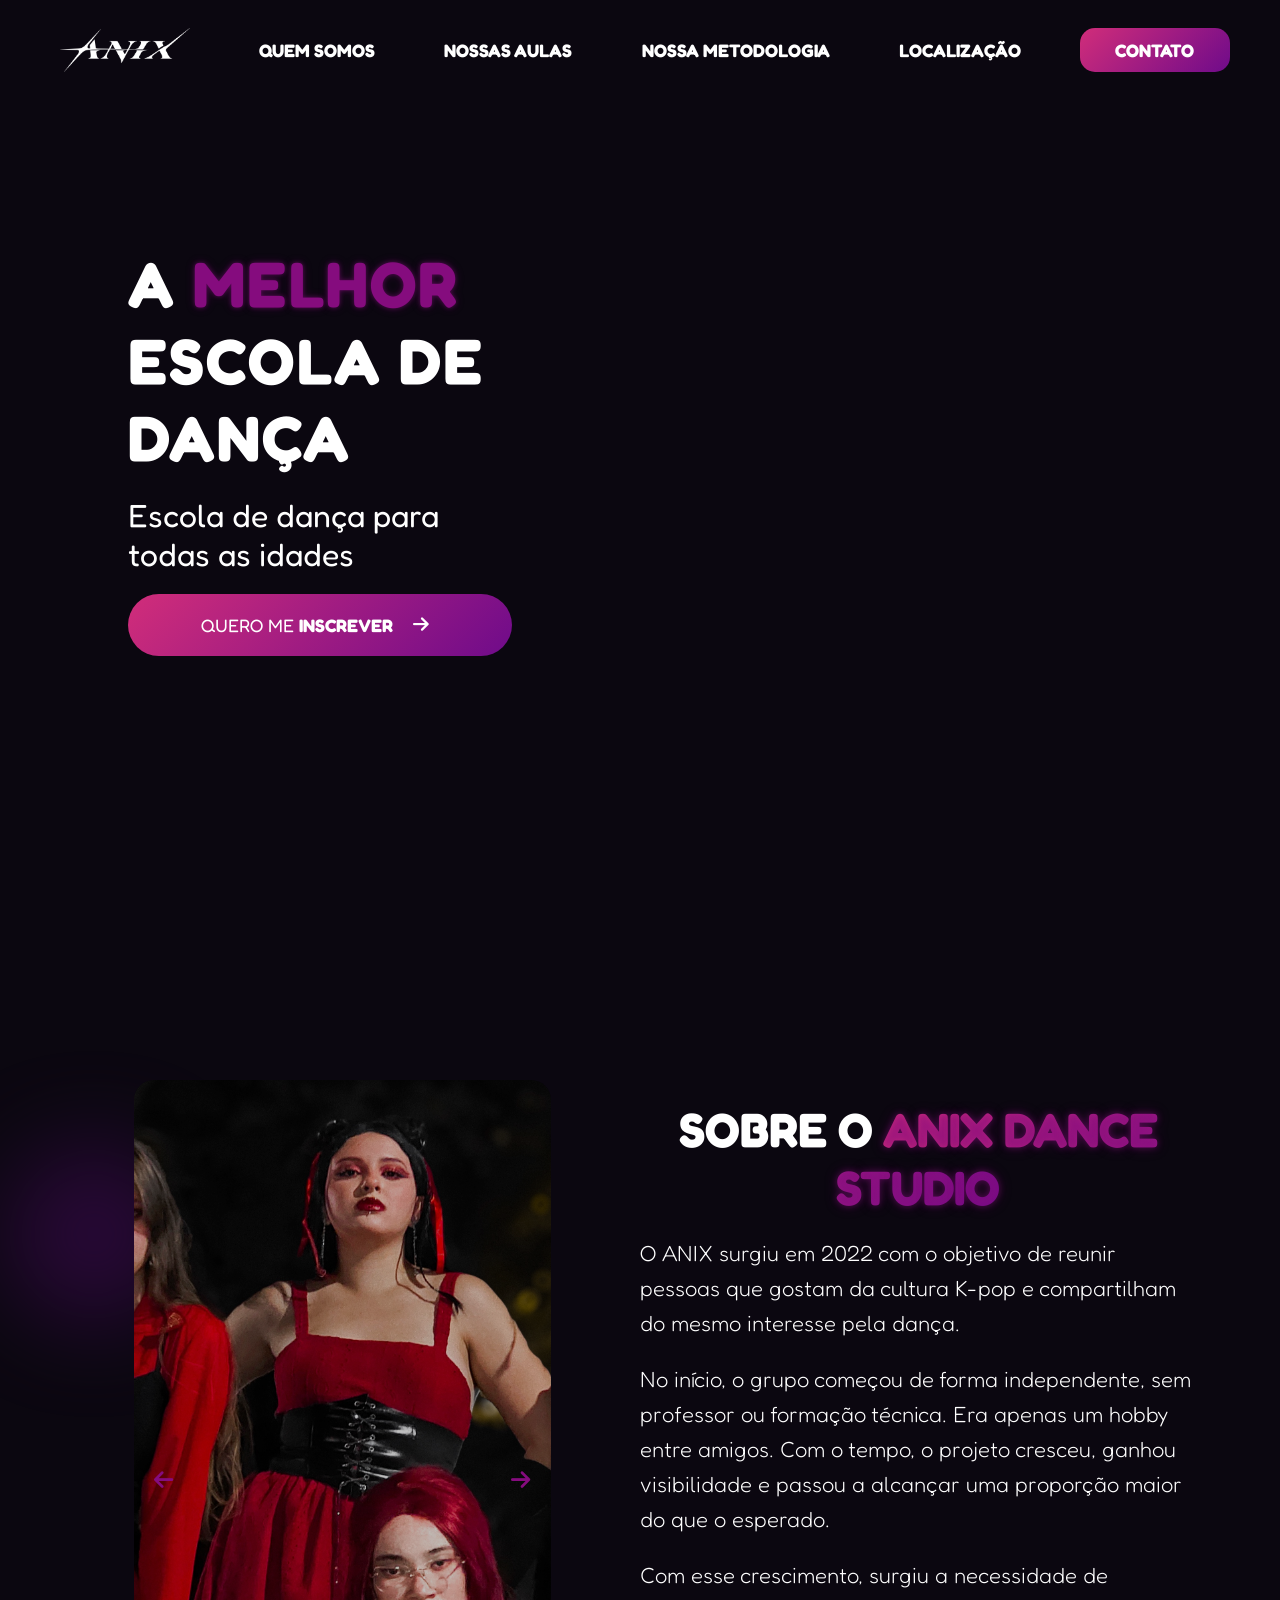
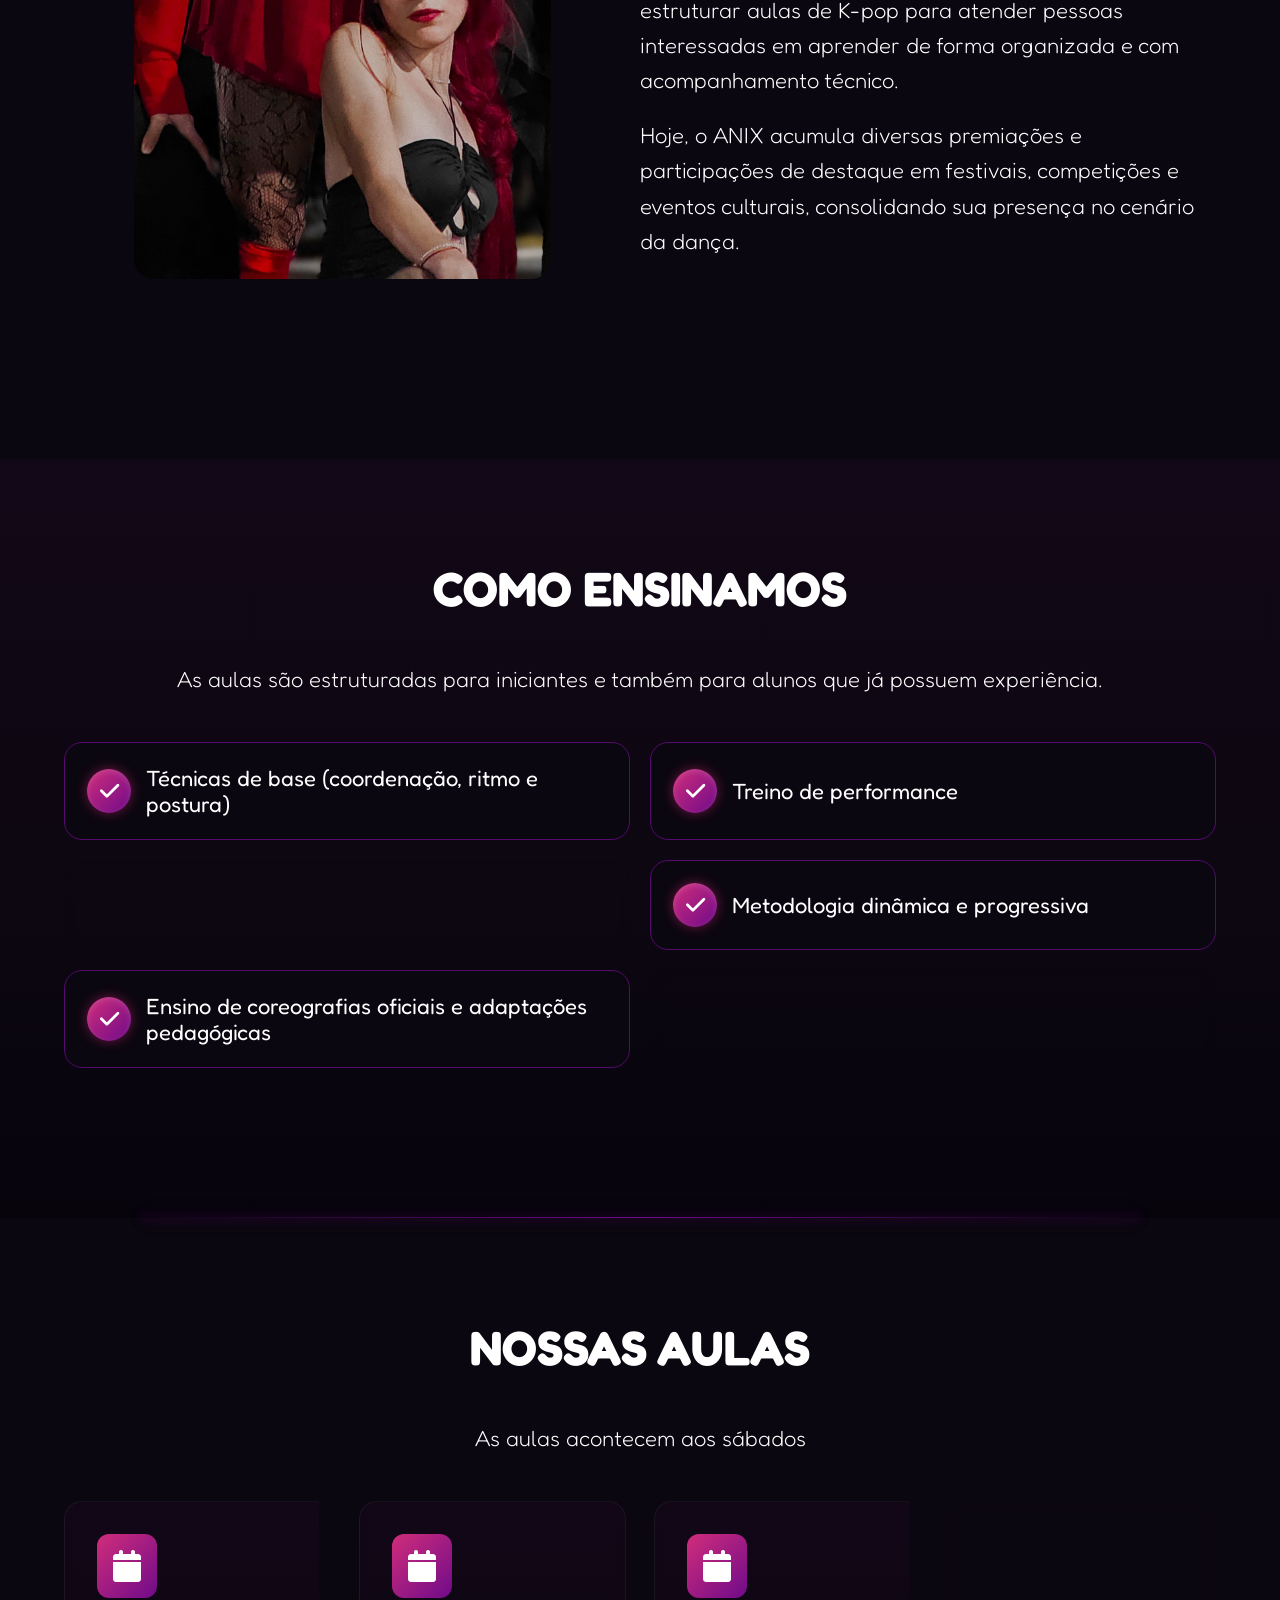
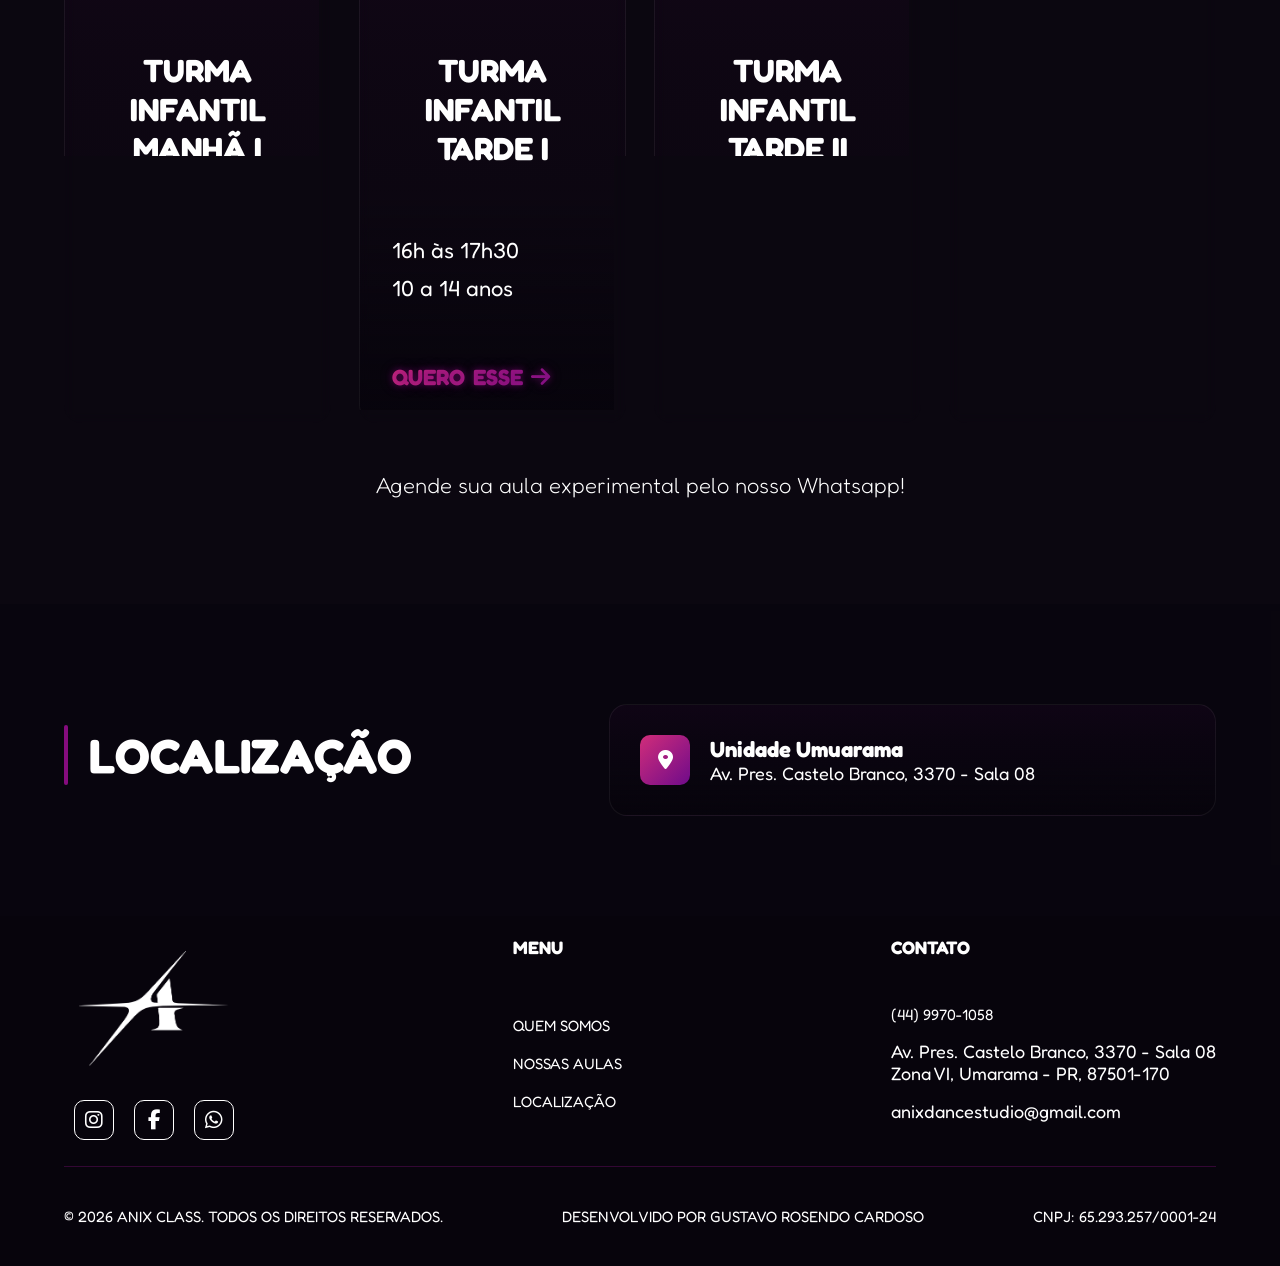
==== index.html @ 4456e182 ":sparkles: Feat: Site finalizado e responsivo" ====
<!DOCTYPE html>
<html lang="pt-BR">

<head>
    <meta charset="UTF-8">
    <meta name="viewport" content="width=device-width, initial-scale=1.0">
    <meta name="description" content="Escola de dança K-pop em Umuarama. Aulas para iniciantes e avançados no Anix Dance Studio. Venha fazer sua aula experimental!">
    <meta property="og:title" content="ANIX Dance Studio - Escola de K-pop em Umuarama">
    <meta property="og:description" content="Escola de dança K-pop em Umuarama. Aulas para todas as idades no Anix Dance Studio.">
    <!-- <meta property="og:image" content="https://seusite.com/images/presentation/presentation.jpg"> -->
    <meta property="og:type" content="website">

    <title>Anix Dance Studio | Escola de K-pop em Umuarama</title>

    <!-- Styles -->
    <link rel="stylesheet" href="styles/styles.css">
    <link rel="stylesheet" href="styles/mobileStyles.css">
    <!-- Styles -->

    <!-- Ico -->
    <link rel="icon" type="image/x-icon" href="images/ico/anix-ico.ico">
    <!-- Ico -->

    <!-- Script -->
    <script src="scripts/menu.js" defer></script>
    <script src="scripts/carousel.js" defer></script>
    <!-- Script -->

    <!-- Google Fonts -  -->
    <link rel="preconnect" href="https://fonts.googleapis.com">
    <link rel="preconnect" href="https://fonts.gstatic.com" crossorigin>
    <link href="https://fonts.googleapis.com/css2?family=Fredoka:wght@300..700&display=swap" rel="stylesheet">
    <!-- Google Fonts -->

    <!-- Font Awesome -->
    <link rel="stylesheet" href="https://cdnjs.cloudflare.com/ajax/libs/font-awesome/6.5.2/css/all.min.css">
    <!-- Font Awesome -->
</head>

<body>
    <nav id="menu">
        <ul>
            <li><a href=""><img id="logo" src="images/light-anix-full-logo-without-bg.png" loading="lazy" alt="anix-logo"></a></li>
            <li><a href="">QUEM SOMOS</a></li>
            <li><a href="">NOSSAS AULAS</a></li>
            <li><a href="">NOSSA METODOLOGIA</a></li>
            <li><a href="">LOCALIZAÇÃO</a></li>
            <li><a href="http://api.whatsapp.com/send?phone=554499701058&text=Olá%2C+gostaria+de+mais+informações+sobre+as+aulas+de+k-pop+do+ANIX+CLASS.+💜" target="OpenContactWindow" class="btn-contact">CONTATO</a></li>
        </ul>
    </nav>

    <nav id="menu-mobile">
        <div class="logo">
            <a href="#">
                <img src="images/light-anix-full-logo-without-bg.png" loading="lazy" alt="anix-log">
            </a>
        </div>

        <div class="menu-hamburguer" id="menu-hamburguer">
            <div class="line"></div>
            <div class="line"></div>
            <div class="line"></div>
        </div>
    </nav>

    <div class="menu-opaque-background">
        <div class="menu-content">
            <div class="logo">
                <a href="#">
                    <img src="images/light-anix-full-logo-without-bg.png" loading="lazy" alt="anix-log">
                </a>
            </div>
            
            <ul>
                <li><a href="">QUEM SOMOS</a></li>
                <li><a href="">NOSSAS AULAS</a></li>
                <li><a href="">NOSSA METODOLOGIA</a></li>
                <li><a href="">LOCALIZAÇÃO</a></li>
                <li><a href="http://api.whatsapp.com/send?phone=554499701058&text=Olá%2C+gostaria+de+mais+informações+sobre+as+aulas+de+k-pop+do+ANIX+CLASS.+💜" target="OpenContactWindow"><span>CONTATO</span></a></li>
            </ul>
        </div>
    </div>

    <div class="main-content">
        <section class="presentation-photo">
            <video autoplay muted loop playsinline preload="metadata">
                <source src="videos/anix-video.mp4" type="video/mp4">
            </video>
            <div class="presentation-phrase">
                <h1>A <span>MELHOR</span> ESCOLA DE DANÇA</h1>
                <p>Escola de dança para todas as idades</p>
                <a href="http://api.whatsapp.com/send?phone=554499701058&text=Olá%2C+gostaria+de+mais+informações+sobre+as+aulas+de+k-pop+do+ANIX+CLASS.+💜"            target="OpenContactWindow">QUERO ME <span>INSCREVER</span> <i class="fa-solid fa-arrow-right"></i></a>
            </div>
        </section>

        <section class="class-descriptions">
            <div class="left-content">
                <div class="photo-overlay">
                    <div class="carousel">
                        <div class="carousel-slides">
                            <div class="slide"><img src="images/carousel/image-1.jpg" loading="lazy" alt="Apresentação Anix Dance Studio"></div>
                            <div class="slide"><img src="images/carousel/image-2.jpg" loading="lazy" alt="Apresentação Anix Dance Studio"></div>
                            <div class="slide"><img src="images/carousel/image-3.jpg" loading="lazy" alt="Apresentação Anix Dance Studio"></div>
                            <div class="slide"><img src="images/carousel/image-4.jpg" loading="lazy" alt="Apresentação Anix Dance Studio"></div>
                            <div class="slide"><img src="images/carousel/image-5.jpg" loading="lazy" alt="Apresentação Anix Dance Studio"></div>
                            <div class="slide"><img src="images/carousel/image-6.jpg" loading="lazy" alt="Apresentação Anix Dance Studio"></div>
                        </div>

                        <button class="prev" id="prev"><i class="fa-solid fa-arrow-left"></i></button>
                        <button class="next" id="next"><i class="fa-solid fa-arrow-right"></i></button>
                    </div>
                </div>
            </div>

            <div class="blur"></div>

            <div class="right-content">
                <div class="class-description">
                    <h1>SOBRE O <span>ANIX DANCE STUDIO</span></h1>

                    <p>O ANIX surgiu em 2022 com o objetivo de reunir pessoas que gostam da cultura K-pop e compartilham do mesmo interesse pela dança.</p>
                    <p>No início, o grupo começou de forma independente, sem professor ou formação técnica. Era apenas um hobby entre amigos. Com o tempo, o projeto cresceu, ganhou visibilidade e passou a alcançar uma proporção maior do que o esperado.</p>
                    <p>Com esse crescimento, surgiu a necessidade de estruturar aulas de K-pop para atender pessoas interessadas em aprender de forma organizada e com acompanhamento técnico.</p>
                    <p>Hoje, o ANIX acumula diversas premiações e participações de destaque em festivais, competições e eventos culturais, consolidando sua presença no cenário da dança.</p>
                </div>
            </div>
        </section>

        <section class="our-methods">
            <div class="content">
                <h1>COMO ENSINAMOS</h1>

                <p>As aulas são estruturadas para iniciantes e também para alunos que já possuem experiência.</p>
                
                <div class="methods">
                    <ul class="method-list">
                        <li><i class="fas fa-check"></i> Técnicas de base (coordenação, ritmo e postura)</li>
                        <li><i class="fas fa-check"></i> Treino de performance</li>
                        <li><i class="fas fa-check"></i> Desenvolvimento de musicalidade</li>
                        <li><i class="fas fa-check"></i> Metodologia dinâmica e progressiva</li>
                        <li><i class="fas fa-check"></i> Ensino de coreografias oficiais e adaptações pedagógicas</li>
                        <li><i class="fas fa-check"></i> Treino de expressão e presença de palco</li>
                    </ul>

                </div>
            </div>
        </section>

        <section class="our-classes">
            <h1>NOSSAS AULAS</h1>
            <p>As aulas acontecem aos sábados</p>

            <div class="squares">
                <div class="square">
                    <div class="icon">
                        <i class="fa-solid fa-calendar"></i>
                    </div>

                    <div class="header">
                        <h1>TURMA INFANTIL MANHÃ I</h1>
                    </div>

                    <div class="body">
                        <ul>
                            <li>8h às 9h30</li>
                            <li>10 a 14 anos</li>
                        </ul>
                    </div>
                    <div class="footer">
                        <a href="http://api.whatsapp.com/send?phone=554499701058&text=Olá%2C+gostaria+de+mais+informações+sobre+as+aulas+de+k-pop+do+ANIX+CLASS.+(Turma+Infantil+Manhã+I)+💜" target="OpenContactWindow">QUERO  <span>ESSE</span> <i class="fa-solid fa-arrow-right"></i></a>
                    </div>
                </div>

                <div class="square">
                    <div class="icon">
                        <i class="fa-solid fa-calendar"></i>
                    </div>
                    <div class="header">
                        <h1>TURMA INFANTIL TARDE I</h1>
                    </div>
                    <div class="body">
                        <ul>
                            <li>16h às 17h30</li>
                            <li>10 a 14 anos</li>
                        </ul>
                    </div>
                    <div class="footer">
                       <a href="http://api.whatsapp.com/send?phone=554499701058&text=Olá%2C+gostaria+de+mais+informações+sobre+as+aulas+de+k-pop+do+ANIX+CLASS.+(Turma+Infantil+Tarde+I)+💜" target="OpenContactWindow">QUERO  <span>ESSE</span> <i class="fa-solid fa-arrow-right"></i></a>
                    </div>
                </div>

                <div class="square">
                    <div class="icon">
                        <i class="fa-solid fa-calendar"></i>
                    </div>
                    <div class="header">
                        <h1>TURMA INFANTIL TARDE II</h1>
                    </div>
                    <div class="body">
                        <ul>
                            <li>14h às 15h30</li>
                            <li>10 a 14 anos</li>
                        </ul>
                    </div>
                    <div class="footer">
                       <a href="http://api.whatsapp.com/send?phone=554499701058&text=Olá%2C+gostaria+de+mais+informações+sobre+as+aulas+de+k-pop+do+ANIX+CLASS.+(Turma+Infantil+Tarde+I)+💜" target="OpenContactWindow">QUERO  <span>ESSE</span> <i class="fa-solid fa-arrow-right"></i></a>
                    </div>
                </div>
    
                <div class="square">
                    <div class="icon">
                        <i class="fa-solid fa-calendar"></i>
                    </div>
                    <div class="header">
                        <h1>TURMA JUVENIL E ADULTO NOITE</h1>
                    </div>
                    <div class="body">
                        <ul>
                            <li>18h às 19h30</li>
                            <li>15 anos ou mais</li>
                        </ul>
                    </div>
                    <div class="footer">
                        <a href="http://api.whatsapp.com/send?phone=554499701058&text=Olá%2C+gostaria+de+mais+informações+sobre+as+aulas+de+k-pop+do+ANIX+CLASS.+(Turma+Juvenil+e+Adulto+Noite+I)+💜" target="OpenContactWindow">QUERO  <span>ESSE</span> <i class="fa-solid fa-arrow-right"></i></a>
                    </div>
                </div>
            </div>

            <p>Agende sua aula experimental pelo nosso Whatsapp!</p>
        </section>

        <section class="our-location">
            <div class="content">
                <div class="left-content">
                    <div class="left-decoration"></div>
                    <h2>LOCALIZAÇÃO</h2>
                </div>

                <div class="blur"></div>

                <div class="right-content">

                    <div class="icon">
                        <i class="fa-solid fa-location-dot"></i>
                    </div>

                    <div class="location">
                        <h1>Unidade Umuarama</h1>
                        <p>Av. Pres. Castelo Branco, 3370 - Sala 08</p>
                    </div>
                </div>
            </div>
        </section>
    </div>

    <footer>
        <div class="menu">
            <div class="logo">
                <a href=""><img src="images/logo-no-bg/light-anix-logo-without-bg.png" alt="anix-logo"></a>

                <div class="social-medias">
                    <ul>
                        <li>
                            <a href="https://www.instagram.com/anixdancestudio/" target="_blank" aria-label="Instagram do Anix Dance Studio">
                                <i class="fa-brands fa-instagram"></i>
                            </a>
                        </li>

                        <li>
                            <a href="https://www.facebook.com/profile.php?id=61586985661083" target="_blank" aria-label="Facebook do Anix Dance Studio">
                                <i class="fa-brands fa-facebook-f"></i>
                            </a>
                        </li>

                        <li>
                            <a href="https://wa.me/554499701058" target="_blank" aria-label="WhatsApp do Anix Dance Studio">
                                <i class="fa-brands fa-whatsapp"></i>
                            </a>
                        </li>
                    </ul>
                </div>
            </div>

            <nav class="menu-content">
                <h1>MENU</h1>

                <ul>
                    <li><a href="">QUEM SOMOS</a></li>
                    <li><a href="">NOSSAS AULAS</a></li>
                    <li><a href="">LOCALIZAÇÃO</a></li>
                </ul>
            </nav>

            <div class="contact">
                <h1>CONTATO</h1>

                <ul>
                    <li><a href="http://api.whatsapp.com/send?phone=554499701058&text=Olá%2C+gostaria+de+mais+informações+sobre+as+aulas+de+k-pop+do+ANIX+CLASS.+💜" target="OpenContactWindow">(44) 9970-1058</a></li>
                    <li>Av. Pres. Castelo Branco, 3370 - Sala 08 <br> Zona VI, Umarama - PR, 87501-170</li> 
                    <li>anixdancestudio@gmail.com</li> 
                </ul>
            </div>
        </div>

        <div class="cnpj">
            <hr>

            <div class="class-informations">
                <h1>© 2026 ANIX CLASS. TODOS OS DIREITOS RESERVADOS.</h1>

                <h1>DESENVOLVIDO POR <a href="https://www.linkedin.com/in/gustavo-rosendo-78025b26a?utm_source=share_via&utm_content=profile&utm_medium=member_android" target="_blank" aria-label="Desenvolvedor: Gustavo Rosendo Cardoso">GUSTAVO ROSENDO CARDOSO</a></h1>
    
                <h1>CNPJ: 65.293.257/0001-24</h1>
            </div>
        </div>
    </footer>
</body>

</html>
---- styles/styles.css ----
:root{
    --black: #000000;
    --white: #ffffff;

    --foreground: #0b0710;
    --background-deep: #07040c;
    --background-medium-deep: #06030a52;
    --background-soft: #12081a;

    --purple-900: #1a0424;
    --purple-800: #200624;
    --purple-700: #2a0633;
    --purple-600: #3b0a4f;
    --purple-500: #550b6e;
    --purple-400: #6f0b8a;
    --purple-300: #850c7e;
    --purple-200: #9b2aa3;
    --purple-100: #b45bb8;

    --pink-900: #4a0030;
    --pink-800: #6a0045;
    --pink-700: #8b005e;
    --pink-600: #b32067;
    --pink-500: #d12d7a;
    --pink-400: #e04c92;
    --pink-300: #ee73ab;
    --pink-200: #f4a0c6;
    --pink-100: #f9cfe3;

    --orange-900: #4a1a0d;
    --orange-800: #6a2a15;
    --orange-700: #8c3a1f;
    --orange-600: #e05f40;
    --orange-500: #ff744f;
    --orange-400: #ff8a66;
    --orange-300: #ffa68c;
    --orange-200: #ffc3b0;
    --orange-100: #ffe1d6;

    --gray-900: #0e0e11;
    --gray-800: #18181c;
    --gray-700: #222228;
    --gray-600: #2d2d35;
    --gray-500: #3a3a44;

    --transparent: transparent;
    --black-90: #000000e6;
    --black-80: #000000cc;
    --black-70: #000000b3;
    --black-60: #00000099;
    --black-50: #00000080;

    --glass: #00000010;
    --glass-dark: rgba(10, 5, 20, 0.65);
    --glass-purple: rgba(133, 12, 126, 0.35);
    --glass-pink: rgba(179, 32, 103, 0.35);
    --glass-orange: rgba(224, 95, 64, 0.3);

    --gradient-main: linear-gradient(
        135deg,
        #000000 0%,
        #2a0633 25%,
        #850c7e 50%,
        #b32067 70%,
        #e05f40 100%
    );

    --gradient-purple: linear-gradient(
        to right,
        #200624,
        #550b6e,
        #850c7e
    );

    --gradient-warm: linear-gradient(
        to right,
        #850c7e,
        #b32067,
        #e05f40
    );

    --gradient-overlay-bottom: linear-gradient(
        to top,
        #000000 0%,
        rgba(0,0,0,0.85) 40%,
        rgba(0,0,0,0.4) 70%,
        transparent 100%
    );

    --glow-purple: 0 0 25px rgba(133, 12, 126, 0.6);
    --glow-purple-hover: 0 0 50px rgba(133, 12, 126, 0.6);
    --glow-pink: 0 0 25px rgba(179, 32, 103, 0.6);
    --glow-orange: 0 0 25px rgba(224, 95, 64, 0.6);

    --shadow-soft: 0 8px 25px rgba(0,0,0,0.35);
    --shadow-heavy: 0 15px 40px rgba(0,0,0,0.6);

    --whatsapp: #25D366;
    --facebook: #4267b3;
    --instagram: #FF2992;

    --fs-xxl: clamp(42px, 5vw, 64px);   
    --fs-xl:  clamp(32px, 4vw, 48px);  
    --fs-lg:  clamp(22px, 2.5vw, 32px); 
    --fs-md:  clamp(18px, 2vw, 22px);   
    --fs-sm:  clamp(15px, 1.5vw, 18px); 
    --fs-xs:  clamp(13px, 1.2vw, 15px);

    --card-border: rgba(255,255,255,0.06);
    --card-border-hover: var(--purple-400);

    --card-gradient-top: rgba(133, 12, 126, 0.08);
    --card-gradient-mid: rgba(133, 12, 126, 0.03);

    --icon-gradient-start: rgba(179, 32, 103, 0.18);
    --icon-gradient-end: rgba(133, 12, 126, 0.18);

    --accent-main: var(--pink-400);
    --accent-hover: var(--pink-300);

    --card-shadow-hover: 0 10px 35px rgba(133, 12, 126, 0.35);
}

*{
    margin: 0;
    padding: 0;
    box-sizing: border-box;
    font-family: "Fredoka", sans-serif;
}

::-webkit-scrollbar{
    width: 5px; 
}

::-webkit-scrollbar-thumb{
    background-color: var(--purple-500);
}

::-webkit-scrollbar-track{
    background-color: var(--background-deep);
}

body{
    display: flex;
    flex-direction: column;
    width: 100%;
    background-color: var(--foreground);
}

#menu-mobile{
    display: none;
}

.menu-opaque-background{
    display: none;
}

#menu{
    display: flex;
    flex-direction: row;
    align-items: center;
    position: fixed;
    top: 0;
    left: 50%;
    transform: translateX(-50%);
    width: 100%;
    height: 85px;
    padding: 50px;
    transition: height 0.4s ease, padding 0.4s ease, top 0.4s ease, width 0.4s ease, border-radius 0.4s ease;
    z-index: 999;
}

#menu.scrolled{   
    top: 20px;
    width: 90%;
    height: 55px;
    padding: 20px;
    border-radius: 25px;
    background: var(--glass-dark);
    backdrop-filter: blur(12px);
    box-shadow: var(--shadow-soft);
}

#menu ul{
    display: flex;
    flex-direction: row;
    justify-content: space-between;
    width: 100%;
    list-style: none;
}

#menu ul li{
    display: flex;
    align-items: center;
    height: 55px;
}

#menu ul li a{
    display: flex;
    color: var(--white);
    text-decoration: none;
    font-weight: bold;
    font-size: var(--fs-sm);
    transition: 0.5s;
    padding: 10px;
}

#menu.scrolled ul li a{   
    color: var(--white);
}

#menu ul li a:hover{
    background: var(--purple-300);
    box-shadow: var(--glow-purple);
    border-radius: 5px 20px 5px 20px;
}

#menu.scrolled ul li a:hover{   
    color: var(--white);
}

#menu ul li:first-child a:hover{
   background-color: transparent;
   border-radius: 0;
   box-shadow: none;
}

#menu ul li a img{
    width: 130px;
}

#menu ul li a.btn-contact{
    display: flex;
    justify-content: center;
    align-items: center;
    width: 150px;
    height: 80%;
    border-radius: 15px;
    cursor: pointer;
    font-weight: bold;
    font-size: var(--fs-sm);
    background: linear-gradient(
        135deg,
        var(--pink-500),
        var(--purple-400)
    );
    color: var(--white);
    transition: 0.5s;
}

#menu ul li a.btn-contact:hover{
    transform: scale(1.05);
    box-shadow: var(--glow-purple);
    background: linear-gradient(
        135deg,
        var(--pink-500),
        var(--purple-400)
    );
}

#menu.scrolled ul li a.btn-contact{
    color: var(--white);
}

.main-content{
    display: flex;
    flex-direction: column;
    align-items: center;
    width: 100%;
    height: auto;
}

.main-content .presentation-photo{
    position: relative;
    width: 100%;
    height: 100vh;
    overflow: hidden;
}

.main-content .presentation-photo video{
    position: absolute;
    top: 0;
    left: 0;

    width: 100%;
    height: 100%;

    object-fit: cover;
    object-position: center;

    filter: blur(4px) brightness(0.65);
}

.main-content .presentation-photo .presentation-phrase{
    display: flex;
    flex-direction: column;
    align-items: center;
    justify-content: center;
    width: 50%;
    height: 100%;
    position: absolute;
    left: 0px;
}

.main-content .presentation-photo .presentation-phrase h1{
    width: 60%;
    font-size: var(--fs-xxl);
    letter-spacing: 2px;
    color: var(--white);
    text-align: left;
    margin-bottom: 20px;
}

.main-content .presentation-photo .presentation-phrase h1 span{
    color: var(--purple-300);
    text-shadow:
        0 0 4px  color-mix(in srgb, var(--purple-300) 50%, transparent),
        0 0 10px color-mix(in srgb, var(--purple-300) 30%, transparent);
}

.main-content .presentation-photo .presentation-phrase p{
    width: 60%;
    color: var(--white);
    font-size: var(--fs-lg);
    font-weight: normal;
    margin-bottom: 20px;
}

.main-content .presentation-photo .presentation-phrase a{
    display: flex;
    align-items: center;
    justify-content: center;
    width: 60%;
    padding: 20px 30px 20px 20px;
    background: linear-gradient(
        135deg,
        var(--pink-500),
        var(--purple-400)
    );
    border-radius: 50px;
    text-decoration: none;
    color: var(--white);
    font-size: var(--fs-sm);
    cursor: pointer;
    transition: 0.5s;
}

.main-content .presentation-photo .presentation-phrase a:hover{
    transform: scale(1.05);
    box-shadow: var(--glow-purple);
}

.main-content .presentation-photo .presentation-phrase a i{
    margin-left: 20px;
}

.main-content .presentation-photo .presentation-phrase a span{
    font-weight: bold;
    margin-left: 5px;
}

.main-content .class-descriptions{
    display: flex;
    width: 90%;
    position: relative;
    padding: 80px 0; 
    margin: 100px 100px;
}

.main-content .class-descriptions .blur{
    width: 180px;
    height: 180px;
    background: var(--purple-600);
    position: absolute;
    z-index: -1;
    border-radius: 50%;
    filter: blur(45px);
    opacity: 0.6;
    left: -60px;
    top: 15%;
}

.main-content .class-descriptions .left-content{
    flex: 1;
    display: flex;
    align-items: center;
    justify-content: center;
}

.main-content .class-descriptions .left-content .photo-overlay{
    width: 75%;
    height: 100%;
    background-color: var(--background-deep);
    border-radius: 20px;
    position: relative;
    transition: 0.5s;
}

.main-content .class-descriptions .left-content .photo-overlay:hover{
    box-shadow: var(--glow-purple);
}

.main-content .class-descriptions .left-content .photo-overlay .carousel{
    width: 100%; 
    height: 100%; 
    border-radius: 20px; 
    overflow: hidden;
    transition: 0.5s;
}

.carousel button{
    position: absolute;
    top: 0;
    width: 60px;
    height: 100%;
    background: var(--transparent);
    border: none;
    cursor: pointer;
    z-index: 10;
    color: var(--purple-300);
    font-size: 22px;
}

.main-content .class-descriptions .left-content .photo-overlay .carousel button.prev{
    left: 0px;
}

.main-content .class-descriptions .left-content .photo-overlay .carousel button.next{
    right: 0px;
}

.main-content .class-descriptions .left-content .photo-overlay .carousel .carousel-slides{
    display: flex;
    width: 101%;
    height: 100%;
    transition: transform 0.5s ease;
}

.main-content .class-descriptions .left-content .photo-overlay .carousel .carousel-slides .slide{
    min-width: 100%;
    height: 100%;
}

.main-content .class-descriptions .left-content .photo-overlay .carousel .carousel-slides .slide img{
    width: 100%;
    height: 100%;
    object-fit: cover;
    filter: brightness(0.75);
}

.main-content .class-descriptions .right-content{
    flex: 1;
    padding: 20px;
    display: flex;
    align-items: center;
}

.main-content .class-descriptions .right-content .class-description{
    display: flex;
    flex-direction: column;
    gap: 20px;
}

.main-content .class-descriptions .right-content .class-description h1{
    text-align: center;
    font-size: var(--fs-xl);
    color: var(--white);
}

.main-content .class-descriptions .right-content .class-description h1 span{
    background: linear-gradient(
        135deg,
        var(--pink-500),
        var(--purple-400)
    );
    -webkit-background-clip: text;
    -webkit-text-fill-color: transparent;
    background-clip: text;
    text-shadow:
        0 0 6px color-mix(in srgb, var(--purple-300) 50%, transparent),
        0 0 14px color-mix(in srgb, var(--purple-300) 30%, transparent);
}

.main-content .class-descriptions .right-content .class-description p{
    font-size: var(--fs-md);
    line-height: 1.6;
    color: var(--white);
    font-weight: 300;
}

.our-methods{
    display: flex;
    flex-direction: column;
    align-items: center;
    width: 100%;
    position: relative;
    background: linear-gradient(
        to bottom,
        color-mix(in srgb, var(--purple-300) 6%, transparent) 0%,
        color-mix(in srgb, var(--purple-300) 3%, transparent) 30%,
        color-mix(in srgb, var(--purple-300) 1.5%, transparent) 55%,
        var(--background-deep) 100%
    );
    padding: 100px 0px 150px 0px;
}

.our-methods::after{
    content: "";
    position: absolute;
    bottom: 0;
    left: 50%;
    transform: translateX(-50%);
    width: min(1000px, 85%);
    height: 1px;
    background: linear-gradient(
        to right,
        transparent,
        var(--purple-400),
        transparent
    );
    box-shadow:
        0 0 10px var(--purple-400),
        0 0 20px rgba(133,12,126,0.4);
}

.our-methods .content{
    display: flex;
    align-items: center;
    flex-direction: column;
    width: 90%;
}

.our-methods .content h1{
    font-size: var(--fs-xl);
    color: var(--white);
    text-align: center;
    margin-bottom: 45px;
}

.our-methods .content p{
    text-align: center;
    font-size: var(--fs-md);
    line-height: 1.6;
    color: var(--white);
    font-weight: 300;
}

.our-methods .content .methods{
    display: flex;
    flex-direction: column;
    width: 100%;
    margin-top: 45px;
}

.our-methods .content .methods ul{
    width: 100%;
    display: grid;
    grid-template-columns: repeat(2, 1fr);
    gap: 20px;
    list-style: none;
    padding: 0;
}

.our-methods .content .methods ul li{
    display: flex;
    align-items: center;
    gap: 15px;
    padding: 22px;
    border-radius: 18px;
    color: var(--white);
    font-size: var(--fs-md);
    border: 1px solid var(--purple-500);
    background: var(--foreground);
    backdrop-filter: blur(6px);
    transition: all 0.25s ease;
}

.our-methods .content .methods ul li:hover{
    transform: translateY(-5px);
    border-color: var(--purple-300);
    box-shadow:
        0 0 12px color-mix(in srgb, var(--purple-500) 60%, transparent),
        0 0 30px color-mix(in srgb, var(--purple-500) 30%, transparent);
}

.our-methods .content .methods ul li i{
    display: flex;
    align-items: center;
    justify-content: center;
    width: 44px;
    height: 44px;
    border-radius: 50%;
    background: linear-gradient(
        135deg,
        var(--pink-500),
        var(--purple-400)
    );
    color: var(--white);
    font-size: var(--fs-md);
    flex-shrink: 0;
    box-shadow:
        0 0 12px rgba(179,32,103,0.6),
        inset 0 2px 6px rgba(255,255,255,0.15);
}

.our-classes{
    display: flex;
    align-items: center;
    flex-direction: column;
    width: 90%;
    padding: 100px 0px 100px 0px;
    position: relative;
}

.our-classes h1{
    font-size: var(--fs-xl);
    color: var(--white);
    text-align: center;
    margin-bottom: 45px;
}

.our-classes p{
    text-align: center;
    font-size: var(--fs-md);
    line-height: 1.6;
    color: var(--white);
    font-weight: 300;
}

.our-classes .squares{
    width: 100%;
    display: grid;
    grid-template-columns: repeat(4, 1fr);
    gap: 28px;
    margin: 45px 0;
}

.our-classes .squares .square{
    display: flex;
    flex-direction: column;
    gap: 18px;
    padding: 32px;
    border-radius: 18px;
    color: var(--white);
    border: 1px solid var(--card-border);
    background: linear-gradient(
        to bottom,
        color-mix(in srgb, var(--purple-300) 6%, transparent) 0%,
        color-mix(in srgb, var(--purple-300) 3%, transparent) 30%,
        color-mix(in srgb, var(--purple-300) 1.5%, transparent) 55%,
        var(--background-deep) 100%
    );
    backdrop-filter: blur(6px);
    transition: all .25s ease;
}

.our-classes .squares .square:hover{
    transform: translateY(-6px);
    border-color: var(--card-border-hover);
    box-shadow: var(--card-shadow-hover);
}

.our-classes .squares .icon{
    width: 100%;
}

.our-classes .squares .icon i{
    font-size: var(--fs-lg);
    padding: 16px;
    border-radius: 12px;
    color: var(--white);
    background: linear-gradient(
        135deg,
        var(--pink-500),
        var(--purple-400)
    );
    margin-bottom: 35px;
}

.our-classes .squares .square .header{
    width: 100%;
}

.our-classes .squares .square .header h1{
    font-size: var(--fs-lg);
}

.our-classes .squares .square .body{
    width: 100%;
}

.our-classes .squares .square .body ul{
    padding: 0;
}

.our-classes .squares .square .body ul li{
    list-style: none;
    color: var(--white);
    padding: 6px 0;
    font-size: var(--fs-md);
}

.our-classes .squares .square .footer{
    margin-top: auto;
    width: 100%;
}

.our-classes .squares .square .footer a{
    display: flex;
    flex-direction: row;
    align-items: center;
    gap: 8px;
    font-size: var(--fs-md);
    text-decoration: none;
    transition: 0.5s;
    font-weight: bold;
    background: linear-gradient(
        135deg,
        var(--pink-500),
        var(--purple-400)
    );
    -webkit-background-clip: text;
    -webkit-text-fill-color: transparent;
    background-clip: text;
    text-shadow:
        0 0 6px color-mix(in srgb, var(--purple-300) 50%, transparent),
        0 0 14px color-mix(in srgb, var(--purple-300) 30%, transparent);
}

.our-classes .squares .square .footer a i{
    font-size: var(--fs-md);
}

.our-classes .squares .square .footer a:hover{
    gap: 14px;
}

.our-location{
    width: 100%;
    margin: auto;
    padding: 100px 0px 100px 0px;
    background-color: var(--background-medium-deep);
}

.our-location .content{
    display: flex;
    width: 90%;
    margin: auto;
}

.our-location .content .left-content{
    flex: 1;
    display: flex;
    flex-direction: row;
    align-items: center;
}

.our-location .content .left-content .left-decoration{
    width: 4px;
    height: 60px;
    background-color: var(--purple-300);
    border-radius: 4px;
    margin-bottom: 10px;
}

.our-location .content .left-content h2{
    font-size: var(--fs-xl);
    margin-bottom: 10px;
    color: var(--white);
    margin-left: 20px;
}

.our-location .content .left-content h1{
    font-size: 38px;
    color: var(--white);
}

.our-location .right-content{
    flex: 1;
    display: flex;
    align-items: center;
    gap: 20px;
    padding: 30px;
    border-radius: 18px;
    border: 1px solid var(--card-border);
    background: linear-gradient(
        to bottom,
        color-mix(in srgb, var(--purple-300) 6%, transparent) 0%,
        color-mix(in srgb, var(--purple-300) 3%, transparent) 30%,
        color-mix(in srgb, var(--purple-300) 1.5%, transparent) 55%,
        var(--background-deep) 100%
    );
}

.our-location .right-content .icon i{
    width: 50px;
    height: 50px;
    display: flex;
    align-items: center;
    justify-content: center;
    border-radius: 10px;
    background: linear-gradient(
        135deg,
        var(--pink-500),
        var(--purple-400)
    );
    color: var(--white);
    font-size: 20px;
}

.our-location .right-content .location h1{
    color: var(--white);
    font-size: var(--fs-md);
}

.our-location .right-content .location p{
    font-size: var(--fs-sm);
    color: var(--white);
}

footer{
    display: flex;
    flex-direction: column;
    align-items: center;
    width: 100%;
    background-color: var(--background-deep);
    color: var(--white);
    font-size: var(--fs-sm);
}

footer .menu{
    display: flex;
    align-items: center;
    width: 90%;
    height: 250px;
    flex-direction: row;
    justify-content: space-between;
}

footer .menu h1{
    align-self: flex-start;
    margin-top: 20px;
    font-size: var(--fs-sm);
}

footer .menu .logo{
    display: flex;
    align-items: center;
    justify-content: center;
    flex-direction: column;
    height: 100%;
}

footer .menu .logo img{
    width: 150px;
    margin: 10px 0px 10px 0px;
}

footer .menu .logo .social-medias{
    width: 100%;
    margin-top: 20px;
}

footer .menu .logo .social-medias ul{
    display: flex;
    flex-direction: row;
    justify-content: center;
    height: 100%;
    list-style: none;
}

footer .menu .logo .social-medias ul li{
    padding: 0px 10px 0px 10px;
}

footer .menu .logo .social-medias ul li i{
    display: flex;
    align-items: center;
    justify-content: center;
    width: 40px;
    height: 40px;
    border: 1px solid var(--white);
    border-radius: 10px;
    font-size: 20px;
    cursor: pointer;
    transition: 1s;
    color: var(--white);
}

footer .menu .logo .social-medias ul li:hover i.fa-instagram{
    border: none;
    background-color: var(--instagram);
}

footer .menu .logo .social-medias ul li:hover i.fa-whatsapp{
    border: none;
    background-color: var(--whatsapp);
}

footer .menu .logo .social-medias ul li:hover i.fa-facebook-f{
    border: none;
    background-color: var(--facebook);
}

footer .menu nav{
    display: flex;
    flex-direction: column;
    height: 100%;
}

footer .menu ul{
    display: flex;
    flex-direction: column;
    justify-content: center;
    align-items: flex-start;
    height: 100%;
    list-style: none;
}

footer .menu ul li{
    padding: 8px 0px 8px 0px;
}

footer .menu ul li a{
    font-size: var(--fs-xs);
    color: var(--white);
    text-decoration: none;
    transition: 0.5s;
}

footer .menu ul li a:hover{
    color: var(--purple-500);
}

footer .menu .contact{
    display: flex;
    flex-direction: column;
    height: 100%;
}

footer .cnpj{
    display: flex;
    width: 90%;
    height: 100px;
    flex-direction: column;
}

footer .cnpj hr{
    width: 100%;
    height: 0;
    border: none;
    border-top: 1px solid var(--glass-purple);
    background: transparent;
}

footer .cnpj .class-informations{
    display: flex;
    align-items: center;
    justify-content: center;
    flex-direction: row;
    width: 100%;
    height: 100%;
    justify-content: space-between;
}

footer .cnpj .class-informations h1{
    text-align: center;
    font-size: var(--fs-xs);
    font-weight: normal;
}

footer .cnpj .class-informations h1 a{
    color: var(--white);
    text-decoration: none;
    transition: 0.5s;
}

footer .cnpj .class-informations h1 a:hover{
    color: var(--purple-500);
}

footer .cnpj .class-informations h1:first-child{
    padding-right: 10px;
}
---- styles/mobileStyles.css ----
@media (max-width: 1024px){
    .main-content .class-descriptions{
        flex-direction: column;
        align-items: center;
        margin: 40px 10px;
        margin-bottom: 0px;
    }

    .main-content .class-descriptions .left-content{
        margin-right: 0;
        margin-bottom: 40px;
        width: 100%;
    }

    .main-content .class-descriptions .left-content .photo-overlay{
        width: 100%;
        height: 500px;
    }

    .blur{
        top: -40px;
        left: 50%;
        transform: translateX(-50%);
    }

    .our-classes .squares{
        grid-template-columns: repeat(2, 1fr);
    }

    .main-content .our-location{
        padding: 50px 0px 50px 0px;
    }

    .main-content .our-location .content{
        flex-direction: column;
    }
    
    .main-content .our-location .content .left-content{
        width: 100%;
        margin-bottom: 50px;
        justify-content: center;
    }

    #menu{
        display: none;
    }

    #menu-mobile{
        display: flex;
        flex-direction: row;
        align-items: center;
        position: fixed;
        top: 0;
        left: 50%;
        transform: translateX(-50%);
        width: 100%;
        height: 85px;
        padding: 50px;
        transition: height 0.4s ease, padding 0.4s ease, top 0.4s ease, width 0.4s ease, border-radius 0.4s ease;
        z-index: 999;
        justify-content: space-between;
    }

    #menu-mobile.scrolled{   
        top: 20px;
        width: 90%;
        height: 55px;
        padding: 20px;
        border-radius: 25px;
        background: var(--glass-dark);
        backdrop-filter: blur(12px);
        box-shadow: var(--shadow-soft);
    }

    #menu-mobile .logo{
        display: flex;
        align-items: center;
        justify-content: center;
        flex-direction: column;
        height: 100%;
    }

    #menu-mobile .logo img{
        width: 100px;
        margin: 10px 0px 10px 0px;
    }

    #menu-mobile #menu-hamburguer{
        position: relative;
        width: 60px;
        display: flex;
        align-items: center;
        justify-content: center;
        flex-direction: column;
        margin-left: auto;
        z-index: 10;
        cursor: pointer;
    }
    
    #menu-mobile #menu-hamburguer .line{
        background-color: var(--white);
        width: 60%;
        height: 3px;
        transition: 0.5s;
    }
    
    #menu-mobile #menu-hamburguer .line:first-child{
        margin-bottom: 8px;
    }

    #menu-mobile #menu-hamburguer .line:last-child{
        margin-top: 8px;
    }

    #menu-mobile #menu-hamburguer.opened .line:first-child{
        rotate: 45deg;
        margin-bottom: 0px;
        position: absolute;
    }

    #menu-mobile #menu-hamburguer.opened .line:not(:first-child):not(:last-child){
        opacity: 0;
    }

    #menu-mobile #menu-hamburguer.opened .line:last-child{
        rotate: -45deg;
        position: absolute;
        margin-top: 0px;
    }

    .menu-opaque-background{
        display: flex;
    }

    .menu-opaque-background{
        width: 100vw;
        height: 100vh;
        background: var(--glass);
        position: fixed;
        top: -0px;
        left: -0px;
        transform: translateX(-102%);
        transition: 0.5s;
        z-index: 1000;
    }

    .menu-opaque-background.opened{
        transform: translateX(0%);
    }

    .menu-opaque-background .menu-content{
        width: 60%;
        height: 100%;
        background-color: var(--background-deep);
        box-shadow: var(--shadow-soft);
        border-right: 1px solid var(--card-border);
        display: flex;
        align-items: center;
        flex-direction: column;
        overflow-y: auto;
    }

    .menu-opaque-background .menu-content .logo{
        width: 100px;
        display: flex;
        align-items: center;
        justify-content: center;
        cursor: pointer;
        margin-top: 50px;
        margin-left: 0px;
        height: auto;
    }

    .menu-opaque-background .menu-content .logo a{
        display: flex;
    }

    .menu-opaque-background .menu-content .logo a img{
        width: 100%;
        height: 100%;
        object-fit: contain;
    }

    .menu-opaque-background .menu-content ul{
        width: 100%;
        height: 100%;
        margin-top: 50px;
        display: flex;
        align-items: center;
        flex-direction: column;
        list-style: none;
    }

    .menu-opaque-background .menu-content ul li{
        width: 100%;
        display: flex;
        align-items: center;
        justify-content: center;
        transition: 0.5s;
    }

    .menu-opaque-background .menu-content ul li:last-of-type{
        margin-top: 100px;
    }

    .menu-opaque-background .menu-content ul li a{
        width: 100%;
        font-size: var(--fs-sm);
        height: 40px;
        display: flex;
        justify-content: left;
        align-items: center;
        text-decoration: none;
        color: var(--white);
        padding: 0px 30px 0px 30px;
    }
    
    .menu-opaque-background .menu-content ul li a:hover{
        color: var(--purple-300);
    }

    .menu-opaque-background .menu-content ul li a span{
        width: 100%;
        display: flex;
        justify-content: center;
        padding: 10px;
        background: linear-gradient(
            135deg,
            var(--pink-500),
            var(--purple-400)
        );
        border-radius: 18px;
        color: var(--white);
    }

    .menu-opaque-background .menu-content ul li a span:hover{
        transform: scale(1.05);
        box-shadow: var(--glow-purple);
    }
}

@media(max-width: 768px){
    .main-content .presentation-photo{
        height: 100vh; 
    }

    .main-content .presentation-photo .presentation-phrase{
        width: 100%;
        padding: 0 20px;
        align-items: flex-start;
    }

    .main-content .presentation-photo .presentation-phrase h1{
        width: 100%;
        text-align: left;
    }

    .main-content .presentation-photo .presentation-phrase p{
        width: 100%;
    }

    .main-content .presentation-photo .presentation-phrase a{
        width: 100%;
    }

    .main-content .class-descriptions{
        padding: 50px 0;
    }

    .our-methods{
        padding: 50px 0px 80px 0px;
    }

    .our-methods .content .methods ul{
        grid-template-columns: 1fr;
    }

    .our-classes{
        padding: 50px 0px 50px 0px;
    }

    .our-classes .squares{
        grid-template-columns: 1fr;
    }
}

@media(max-width: 600px){
    .main-content .class-descriptions .left-content{
        width: 100%;
    }

    .main-content .class-descriptions .left-content .photo-overlay{
        aspect-ratio: 1 / 1;
    }

    .class-description h1{
        text-align: center;
    }
    
    footer .menu{
        width: 100%;
        height: auto;
        flex-wrap: wrap;
    }

    footer .menu h1{
        align-self: center;
    }

    footer .menu .logo{
        width: 100%;
    }

    footer .menu .logo img{
        margin-top: 30px;
    }

    footer .menu .menu-content{
        width: 100%;
        display: flex;
        align-items: center;
        margin-top: 20px;
    }

    footer .menu .contact{
        width: 100%;
        display: flex;
        align-items: center;
        margin-top: 20px;
    }

    footer .cnpj{
        display: flex;
        align-items: center;
        width: 100%;
        margin-top: 20px;
        height: auto;
    }

    footer .cnpj hr{
        width: 80%;
    }

    footer .cnpj .class-informations{
        flex-direction: column;
        padding: 20px 10px 20px 10px;
    }

    footer .cnpj .class-informations h1:first-child{
        padding-right: 0px;
        margin-bottom: 20px;
    }
}
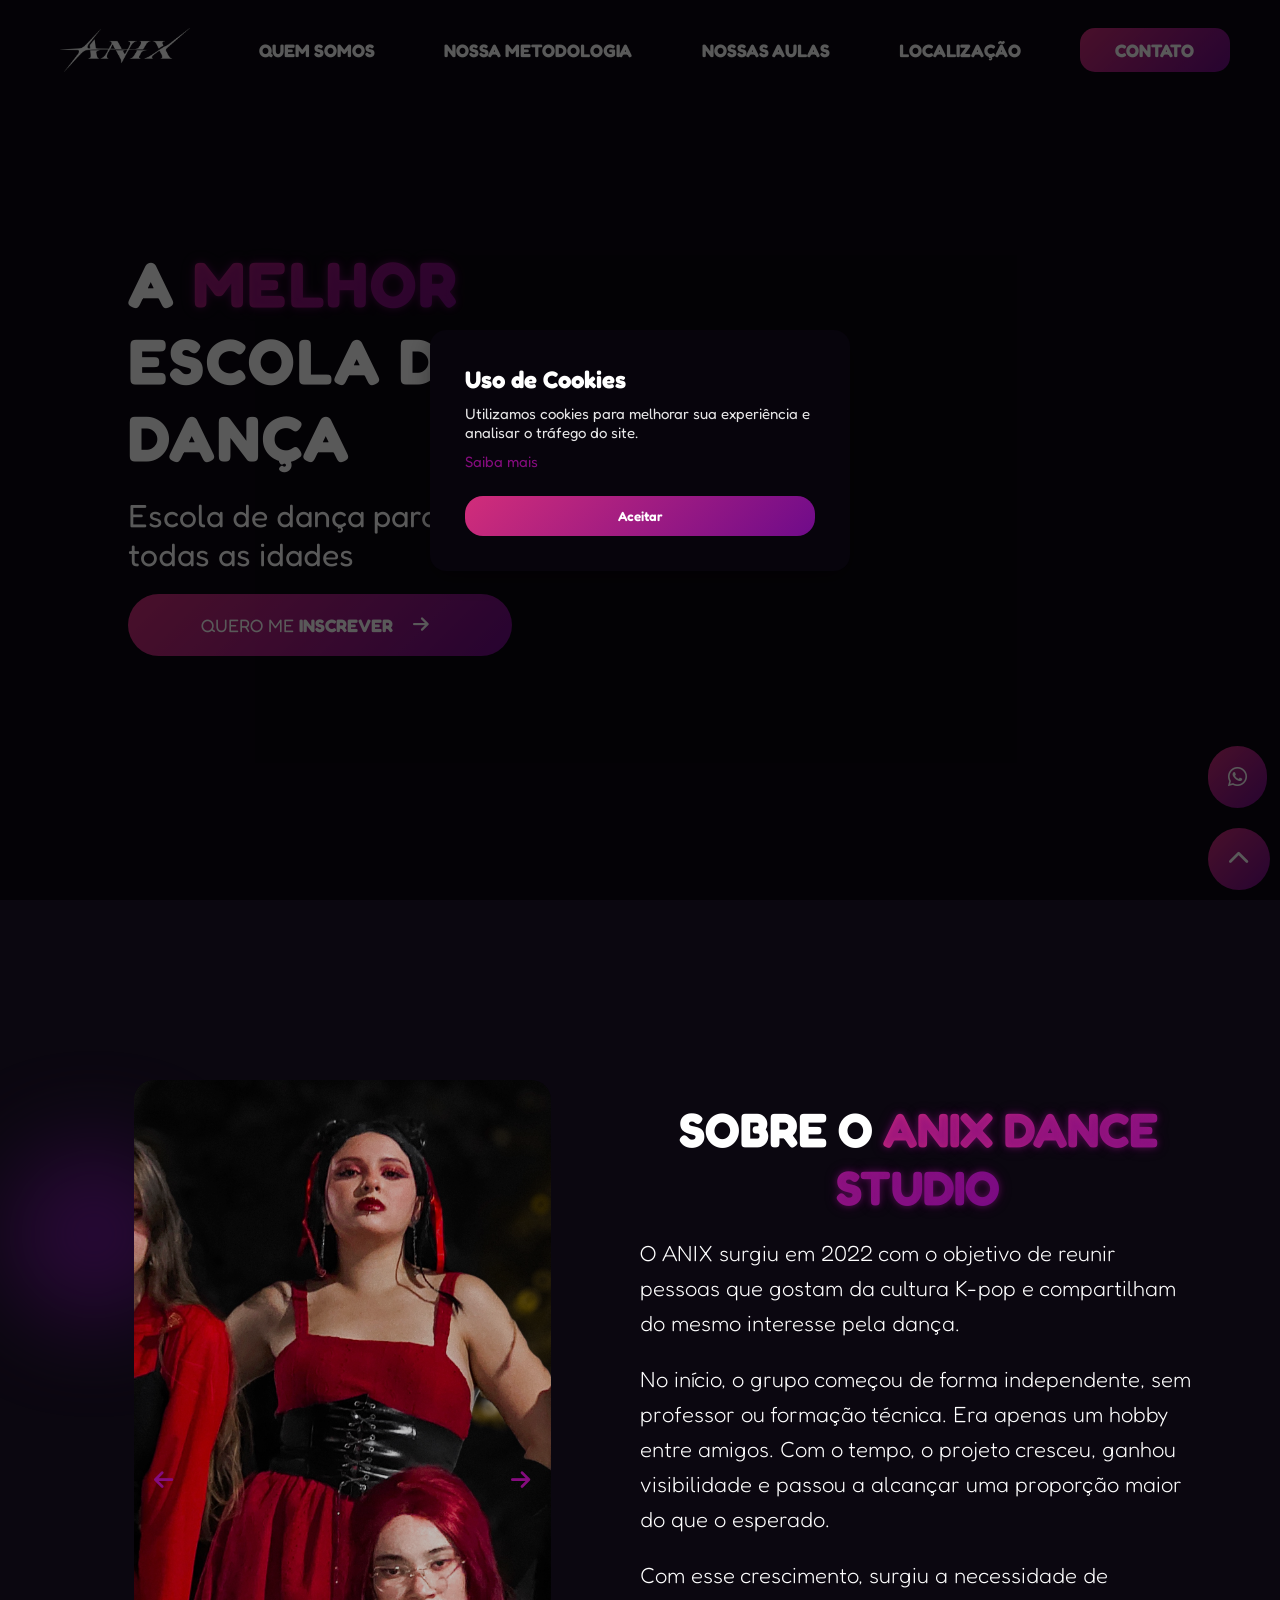
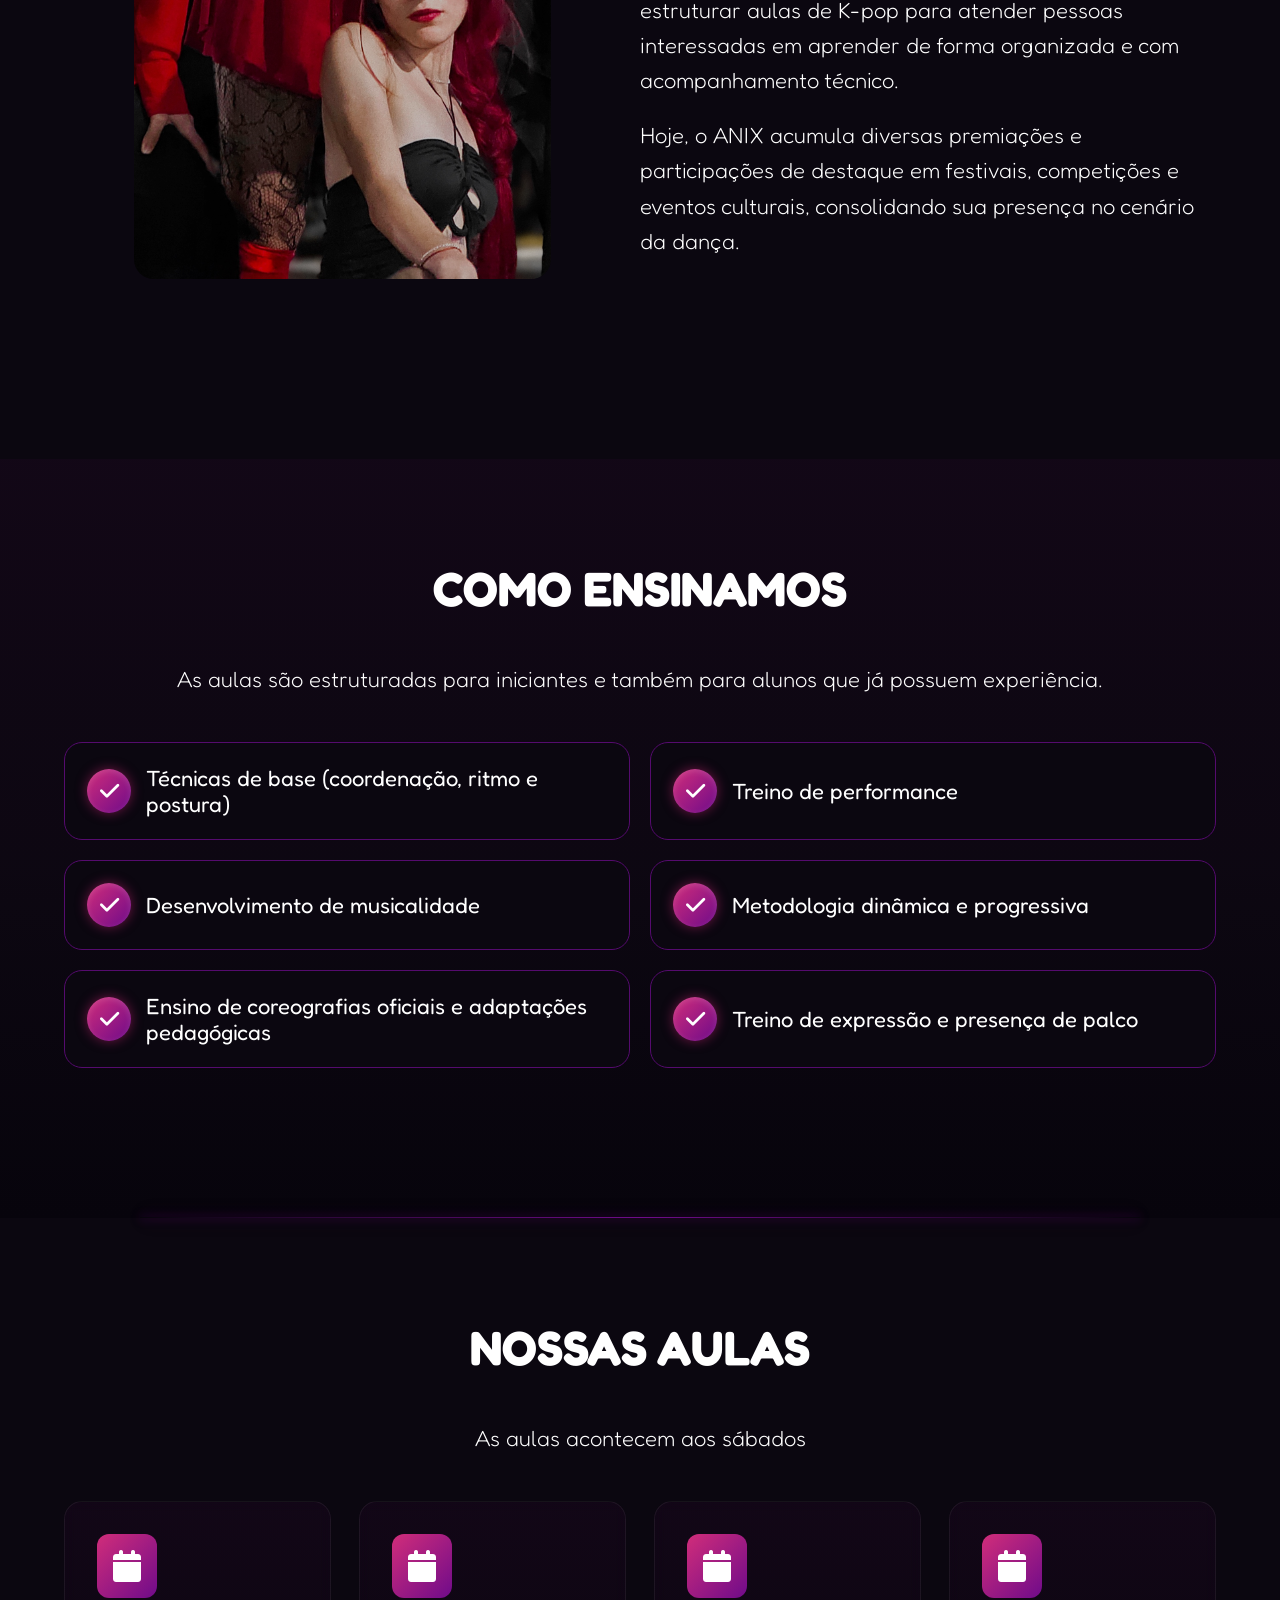
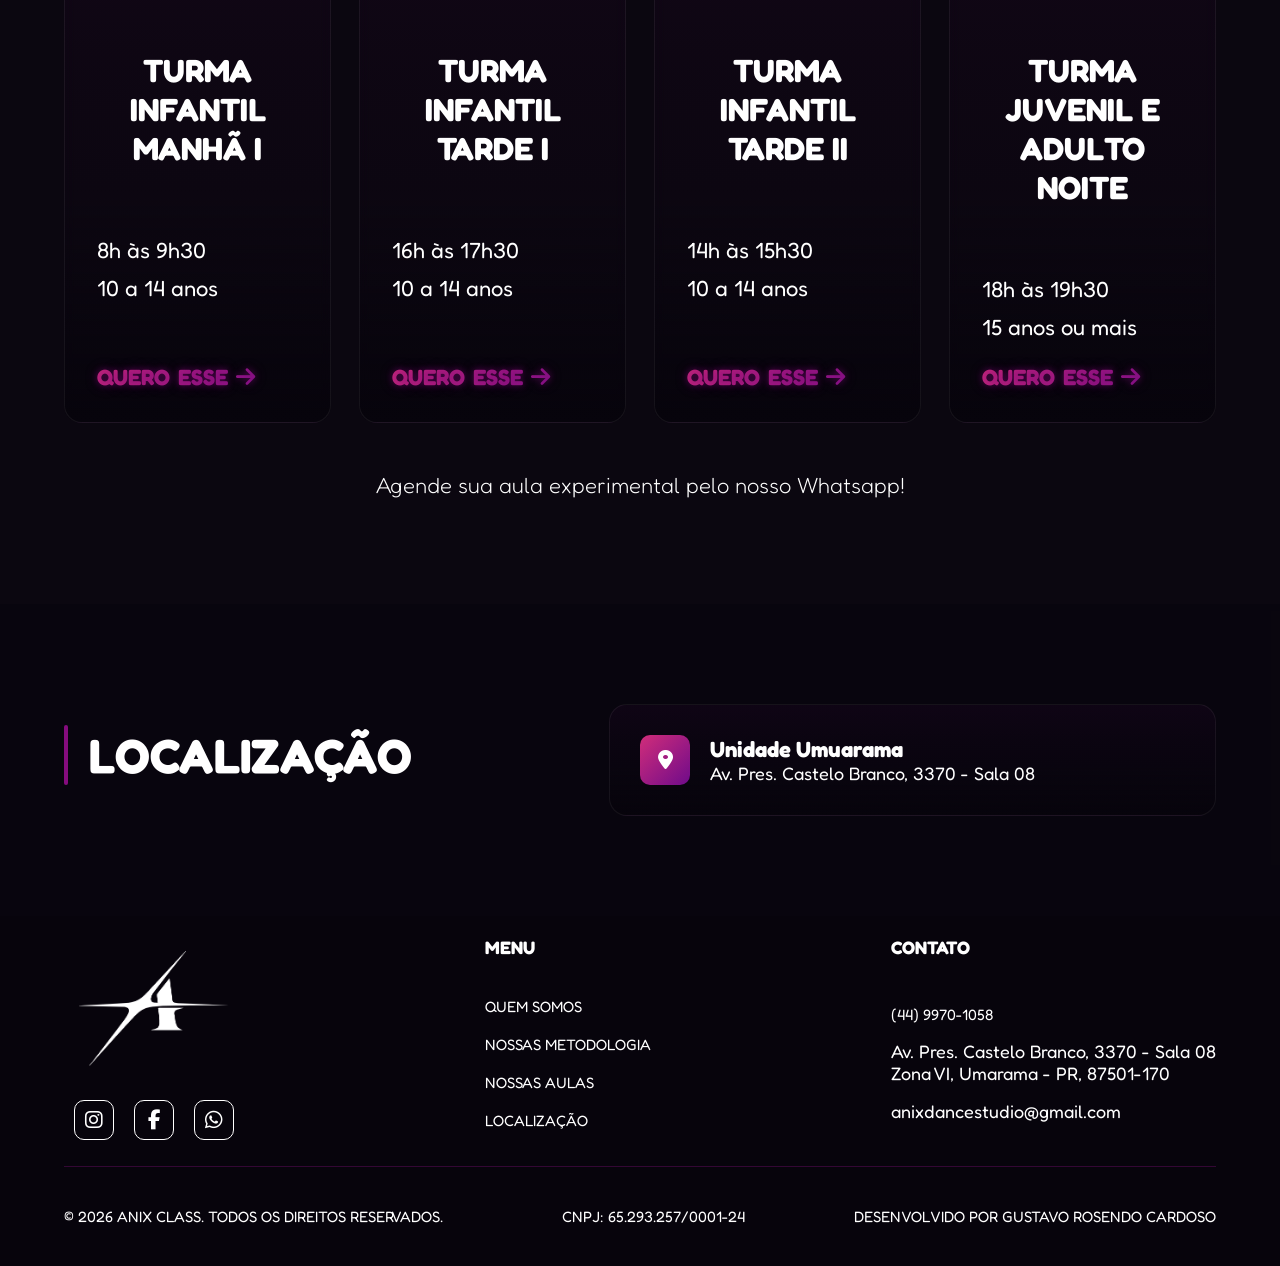
==== commit 671a17ac: ":sparkles: Site finalizado com cookies" ====
--- a/index.html
+++ b/index.html
@@ -7,7 +7,7 @@
     <meta name="description" content="Escola de dança K-pop em Umuarama. Aulas para iniciantes e avançados no Anix Dance Studio. Venha fazer sua aula experimental!">
     <meta property="og:title" content="ANIX Dance Studio - Escola de K-pop em Umuarama">
     <meta property="og:description" content="Escola de dança K-pop em Umuarama. Aulas para todas as idades no Anix Dance Studio.">
-    <!-- <meta property="og:image" content="https://seusite.com/images/presentation/presentation.jpg"> -->
+    <meta property="og:image" content="https://anixdancestudio.com/images/presentation/presentation.jpg">
     <meta property="og:type" content="website">
 
     <title>Anix Dance Studio | Escola de K-pop em Umuarama</title>
@@ -24,6 +24,8 @@
     <!-- Script -->
     <script src="scripts/menu.js" defer></script>
     <script src="scripts/carousel.js" defer></script>
+    <script src="scripts/navigation.js" defer></script>
+    <script src="scripts/cookie.js" defer></script>
     <!-- Script -->
 
     <!-- Google Fonts -  -->
@@ -35,16 +37,28 @@
     <!-- Font Awesome -->
     <link rel="stylesheet" href="https://cdnjs.cloudflare.com/ajax/libs/font-awesome/6.5.2/css/all.min.css">
     <!-- Font Awesome -->
+
+    <!-- Google tag (gtag.js) -->
+    <script async src="https://www.googletagmanager.com/gtag/js?id=G-GDP5J1FG4X"></script>
+
+    <script>
+        window.dataLayer = window.dataLayer || [];
+        function gtag(){dataLayer.push(arguments);}
+        gtag('js', new Date());
+
+        gtag('config', 'G-GDP5J1FG4X');
+    </script>
+    <!-- Google tag (gtag.js) -->
 </head>
 
 <body>
     <nav id="menu">
         <ul>
-            <li><a href=""><img id="logo" src="images/light-anix-full-logo-without-bg.png" loading="lazy" alt="anix-logo"></a></li>
-            <li><a href="">QUEM SOMOS</a></li>
-            <li><a href="">NOSSAS AULAS</a></li>
-            <li><a href="">NOSSA METODOLOGIA</a></li>
-            <li><a href="">LOCALIZAÇÃO</a></li>
+            <li><a href="#"><img id="logo" src="images/light-anix-full-logo-without-bg.png" loading="lazy" alt="anix-logo"></a></li>
+            <li><a href="#" data-section="class-descriptions">QUEM SOMOS</a></li>
+            <li><a href="#" data-section="our-methods">NOSSA METODOLOGIA</a></li>
+            <li><a href="#" data-section="our-classes">NOSSAS AULAS</a></li>
+            <li><a href="#" data-section="our-location">LOCALIZAÇÃO</a></li>
             <li><a href="http://api.whatsapp.com/send?phone=554499701058&text=Olá%2C+gostaria+de+mais+informações+sobre+as+aulas+de+k-pop+do+ANIX+CLASS.+💜" target="OpenContactWindow" class="btn-contact">CONTATO</a></li>
         </ul>
     </nav>
@@ -72,12 +86,52 @@
             </div>
             
             <ul>
-                <li><a href="">QUEM SOMOS</a></li>
-                <li><a href="">NOSSAS AULAS</a></li>
-                <li><a href="">NOSSA METODOLOGIA</a></li>
-                <li><a href="">LOCALIZAÇÃO</a></li>
+                <li><a href="#" data-section="class-descriptions">QUEM SOMOS</a></li>
+                <li><a href="#" data-section="our-methods">NOSSA METODOLOGIA</a></li>
+                <li><a href="#" data-section="our-classes">NOSSAS AULAS</a></li>
+                <li><a href="#" data-section="our-location">LOCALIZAÇÃO</a></li>
                 <li><a href="http://api.whatsapp.com/send?phone=554499701058&text=Olá%2C+gostaria+de+mais+informações+sobre+as+aulas+de+k-pop+do+ANIX+CLASS.+💜" target="OpenContactWindow"><span>CONTATO</span></a></li>
             </ul>
+        </div>
+    </div>
+
+    <div class="right-bottom-icons">
+        <a href="http://api.whatsapp.com/send?phone=554499701058&text=Olá%2C+gostaria+de+mais+informações+sobre+as+aulas+de+k-pop+do+ANIX+CLASS.+💜" target="OpenContactWindow"><i class="fa-brands fa-whatsapp"></i></a>
+        
+        <i class="fa-solid fa-chevron-up" id="scroll-top"></i>
+    </div>
+
+    <div id="cookie-modal">
+        <div class="cookie-content">
+
+            <h2>Uso de Cookies</h2>
+
+            <p>
+                Utilizamos cookies para melhorar sua experiência e analisar o tráfego do site.
+            </p>
+
+            <div class="cookie-more">
+                <button id="toggle-cookies">Saiba mais</button>
+
+                <div class="cookie-details">
+                    <p>
+                        Utilizamos cookies essenciais para o funcionamento do site e cookies
+                        de análise para entender como os visitantes utilizam nossas páginas.
+                        Essas informações são coletadas de forma anônima e nos ajudam a
+                        melhorar o conteúdo e a navegação.
+                    </p>
+
+                    <p>
+                        Ao continuar navegando ou clicar em "Aceitar", você concorda com
+                        o uso desses cookies.
+                    </p>
+                </div>
+            </div>
+
+            <div class="cookie-buttons">
+                <button id="accept-cookies">Aceitar</button>
+            </div>
+
         </div>
     </div>
 
@@ -93,7 +147,7 @@
             </div>
         </section>
 
-        <section class="class-descriptions">
+        <section class="class-descriptions" id="class-descriptions">
             <div class="left-content">
                 <div class="photo-overlay">
                     <div class="carousel">
@@ -126,7 +180,7 @@
             </div>
         </section>
 
-        <section class="our-methods">
+        <section class="our-methods" id="our-methods">
             <div class="content">
                 <h1>COMO ENSINAMOS</h1>
 
@@ -146,7 +200,7 @@
             </div>
         </section>
 
-        <section class="our-classes">
+        <section class="our-classes" id="our-classes">
             <h1>NOSSAS AULAS</h1>
             <p>As aulas acontecem aos sábados</p>
 
@@ -229,7 +283,7 @@
             <p>Agende sua aula experimental pelo nosso Whatsapp!</p>
         </section>
 
-        <section class="our-location">
+        <section class="our-location" id="our-location">
             <div class="content">
                 <div class="left-content">
                     <div class="left-decoration"></div>
@@ -256,7 +310,7 @@
     <footer>
         <div class="menu">
             <div class="logo">
-                <a href=""><img src="images/logo-no-bg/light-anix-logo-without-bg.png" alt="anix-logo"></a>
+                <a href="#"><img src="images/logo-no-bg/light-anix-logo-without-bg.png" alt="anix-logo"></a>
 
                 <div class="social-medias">
                     <ul>
@@ -285,9 +339,10 @@
                 <h1>MENU</h1>
 
                 <ul>
-                    <li><a href="">QUEM SOMOS</a></li>
-                    <li><a href="">NOSSAS AULAS</a></li>
-                    <li><a href="">LOCALIZAÇÃO</a></li>
+                    <li><a href="#" data-section="class-descriptions">QUEM SOMOS</a></li>
+                    <li><a href="#" data-section="our-methods">NOSSAS METODOLOGIA</a></li>
+                    <li><a href="#" data-section="our-classes">NOSSAS AULAS</a></li>
+                    <li><a href="#" data-section="our-location">LOCALIZAÇÃO</a></li>
                 </ul>
             </nav>
 
@@ -308,9 +363,9 @@
             <div class="class-informations">
                 <h1>© 2026 ANIX CLASS. TODOS OS DIREITOS RESERVADOS.</h1>
 
+                <h1>CNPJ: 65.293.257/0001-24</h1>
+
                 <h1>DESENVOLVIDO POR <a href="https://www.linkedin.com/in/gustavo-rosendo-78025b26a?utm_source=share_via&utm_content=profile&utm_medium=member_android" target="_blank" aria-label="Desenvolvedor: Gustavo Rosendo Cardoso">GUSTAVO ROSENDO CARDOSO</a></h1>
-    
-                <h1>CNPJ: 65.293.257/0001-24</h1>
             </div>
         </div>
     </footer>
--- a/styles/styles.css
+++ b/styles/styles.css
@@ -155,6 +155,111 @@
     display: none;
 }
 
+.right-bottom-icons{
+    display: flex;
+    flex-direction: column;
+    position: fixed;
+    right: 10px;
+    bottom: 10px;
+    z-index: 11;
+}
+
+.right-bottom-icons i{
+    padding: 20px;
+    border-radius: 50px;
+    background: linear-gradient(
+        135deg,
+        var(--pink-500),
+        var(--purple-400)
+    );
+    color: var(--white);
+    cursor: pointer;
+    transition: 0.5s;
+    font-size: var(--fs-md);
+}
+
+.right-bottom-icons i:hover{
+    transform: scale(1.05);
+    box-shadow: var(--glow-purple);
+}
+
+.right-bottom-icons i:last-child{
+    margin-top: 20px;
+}
+
+#cookie-modal{
+    position: fixed;
+    inset: 0;
+    background: rgba(0,0,0,0.65);
+    display: none;
+    justify-content: center;
+    align-items: center;
+    z-index: 9999;
+}
+
+#cookie-modal .cookie-content{
+    background: var(--background-deep);
+    padding: 35px;
+    border-radius: 16px;
+    max-width: 420px;
+    width: 90%;
+    color: var(--white);
+    box-shadow: var(--shadow-soft);
+}
+
+#cookie-modal .cookie-content h2{
+    margin-bottom: 10px;
+}
+
+#cookie-modal .cookie-content p{
+    font-size: var(--fs-xs);
+    opacity: 0.9;
+}
+
+#cookie-modal .cookie-content #accept-cookies{
+    margin-top: 20px;
+    width: 100%;
+    padding: 12px;
+    border-radius: 18px;
+    border: none;
+    cursor: pointer;
+    font-weight: 600;
+
+    background: linear-gradient(
+        135deg,
+        var(--pink-500),
+        var(--purple-400)
+    );
+
+    color: var(--white);
+    transition: 0.3s;
+}
+
+#cookie-modal .cookie-content #accept-cookies:hover{
+    transform: scale(1.04);
+    box-shadow: var(--glow-purple);
+}
+
+#cookie-modal .cookie-content #toggle-cookies{
+    margin-top: 10px;
+    background: none;
+    border: none;
+    color: var(--purple-300);
+    cursor: pointer;
+    font-size: var(--fs-xs);
+}
+
+#cookie-modal .cookie-content .cookie-details{
+    max-height: 0;
+    overflow: hidden;
+    transition: 0.4s;
+    margin-top: 5px;
+}
+
+#cookie-modal .cookie-content .cookie-details.open{
+    max-height: 200px;
+}
+
 #menu{
     display: flex;
     flex-direction: row;
@@ -281,13 +386,10 @@
     position: absolute;
     top: 0;
     left: 0;
-
-    width: 100%;
-    height: 100%;
-
+    width: 100%;
+    height: 100%;
     object-fit: cover;
     object-position: center;
-
     filter: blur(4px) brightness(0.65);
 }
 
@@ -312,10 +414,17 @@
 }
 
 .main-content .presentation-photo .presentation-phrase h1 span{
-    color: var(--purple-300);
+    background: linear-gradient(
+        135deg,
+        var(--pink-500),
+        var(--purple-400)
+    );
+    -webkit-background-clip: text;
+    -webkit-text-fill-color: transparent;
+    background-clip: text;
     text-shadow:
-        0 0 4px  color-mix(in srgb, var(--purple-300) 50%, transparent),
-        0 0 10px color-mix(in srgb, var(--purple-300) 30%, transparent);
+        0 0 6px color-mix(in srgb, var(--purple-300) 50%, transparent),
+        0 0 14px color-mix(in srgb, var(--purple-300) 30%, transparent);
 }
 
 .main-content .presentation-photo .presentation-phrase p{
@@ -929,7 +1038,7 @@
 }
 
 footer .menu ul li a:hover{
-    color: var(--purple-500);
+    color: var(--purple-300);
 }
 
 footer .menu .contact{
@@ -976,7 +1085,7 @@
 }
 
 footer .cnpj .class-informations h1 a:hover{
-    color: var(--purple-500);
+    color: var(--purple-300);
 }
 
 footer .cnpj .class-informations h1:first-child{
--- a/styles/mobileStyles.css
+++ b/styles/mobileStyles.css
@@ -240,6 +240,11 @@
 }
 
 @media(max-width: 768px){
+    .right-bottom-icons i{
+        padding: 15px;
+        font-size: var(--fs-sm);
+    }
+
     .main-content .presentation-photo{
         height: 100vh; 
     }
@@ -350,4 +355,9 @@
         padding-right: 0px;
         margin-bottom: 20px;
     }
+    
+    footer .cnpj .class-informations h1:last-child{
+        padding-right: 0px;
+        margin-top: 20px;
+    }
 }
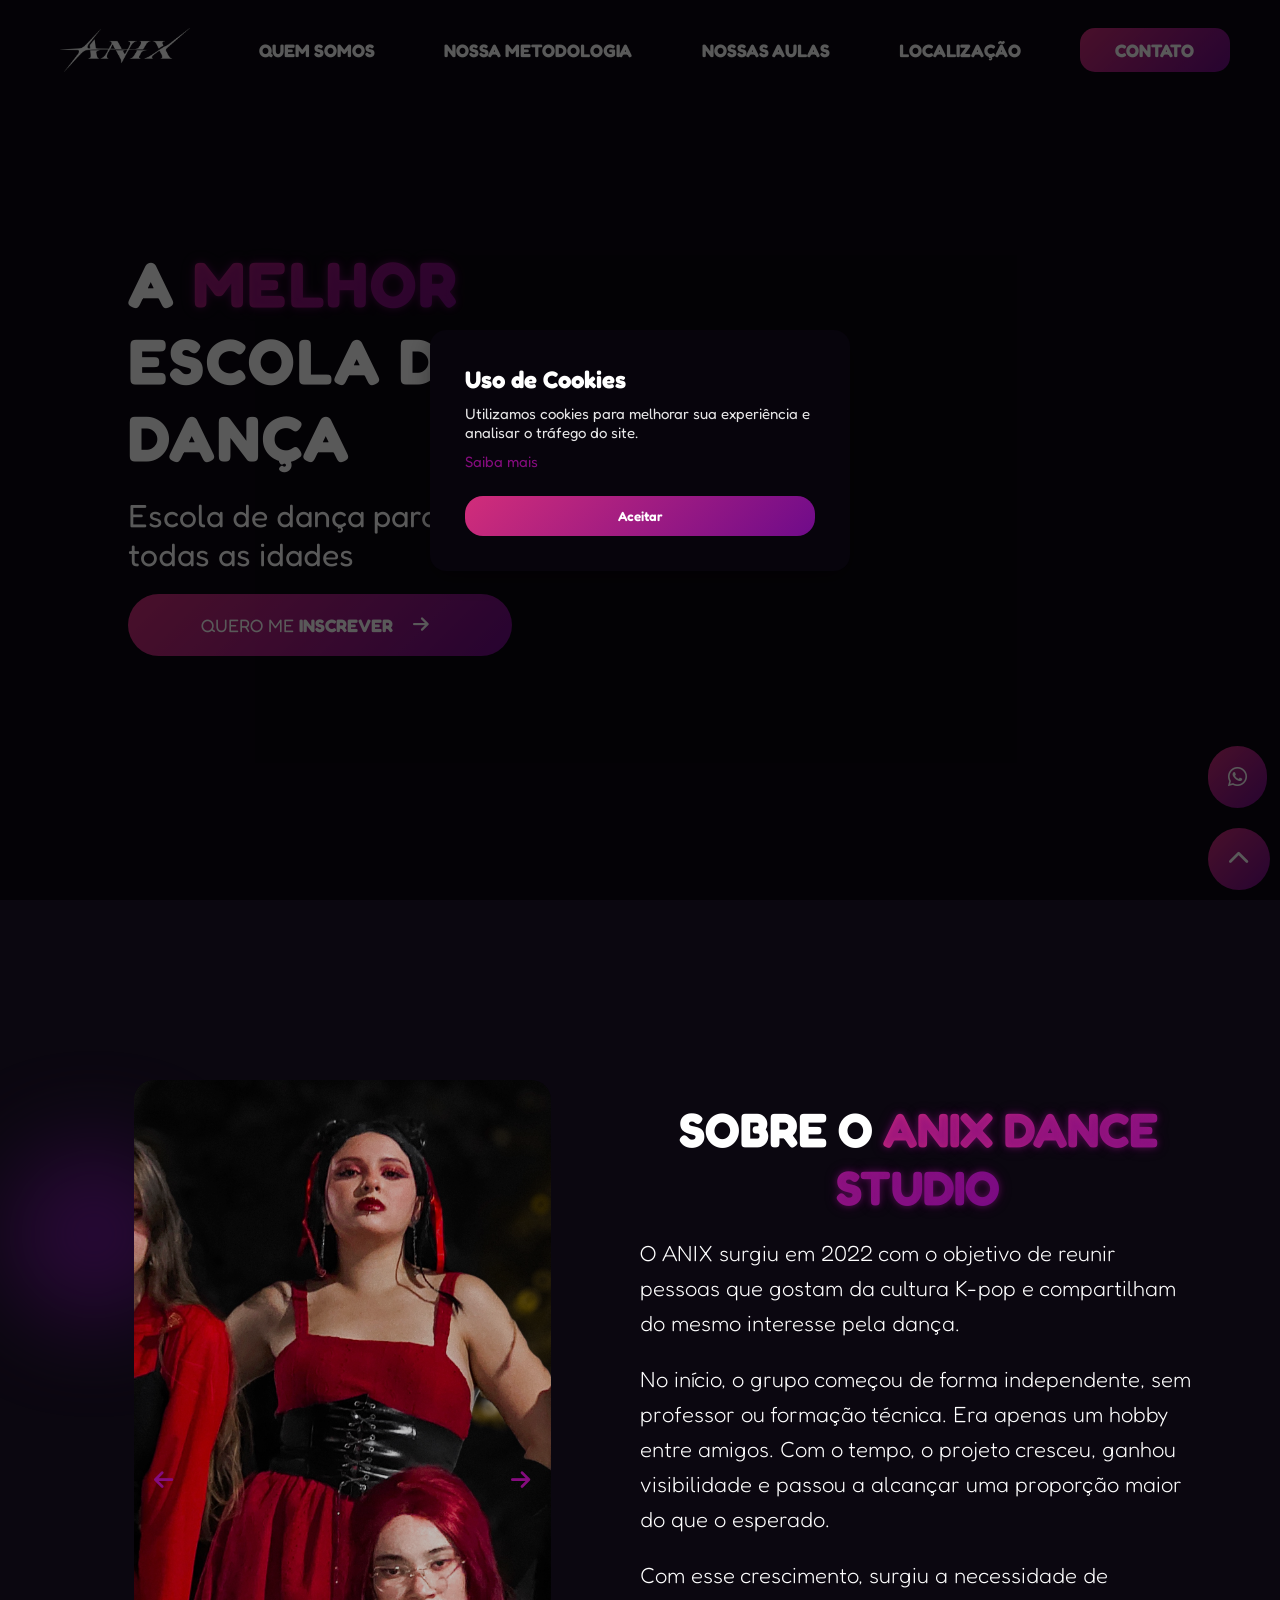
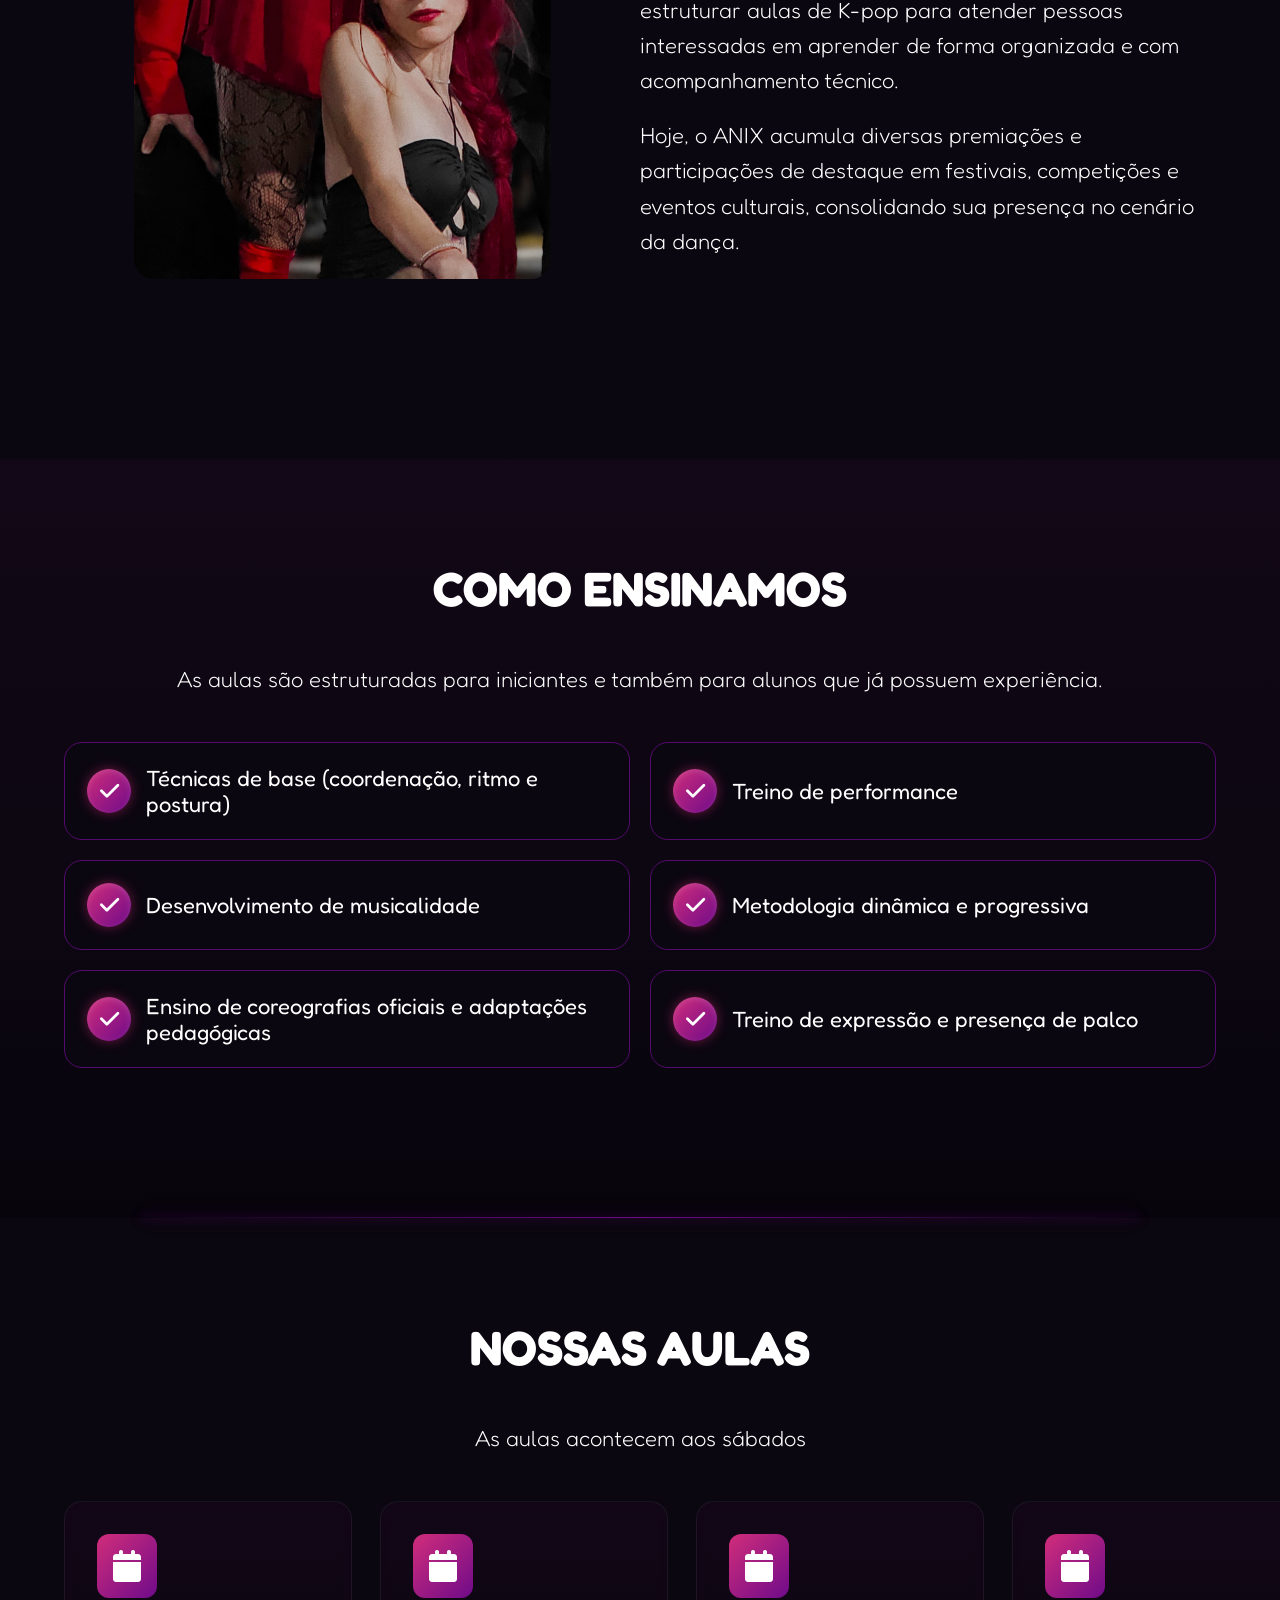
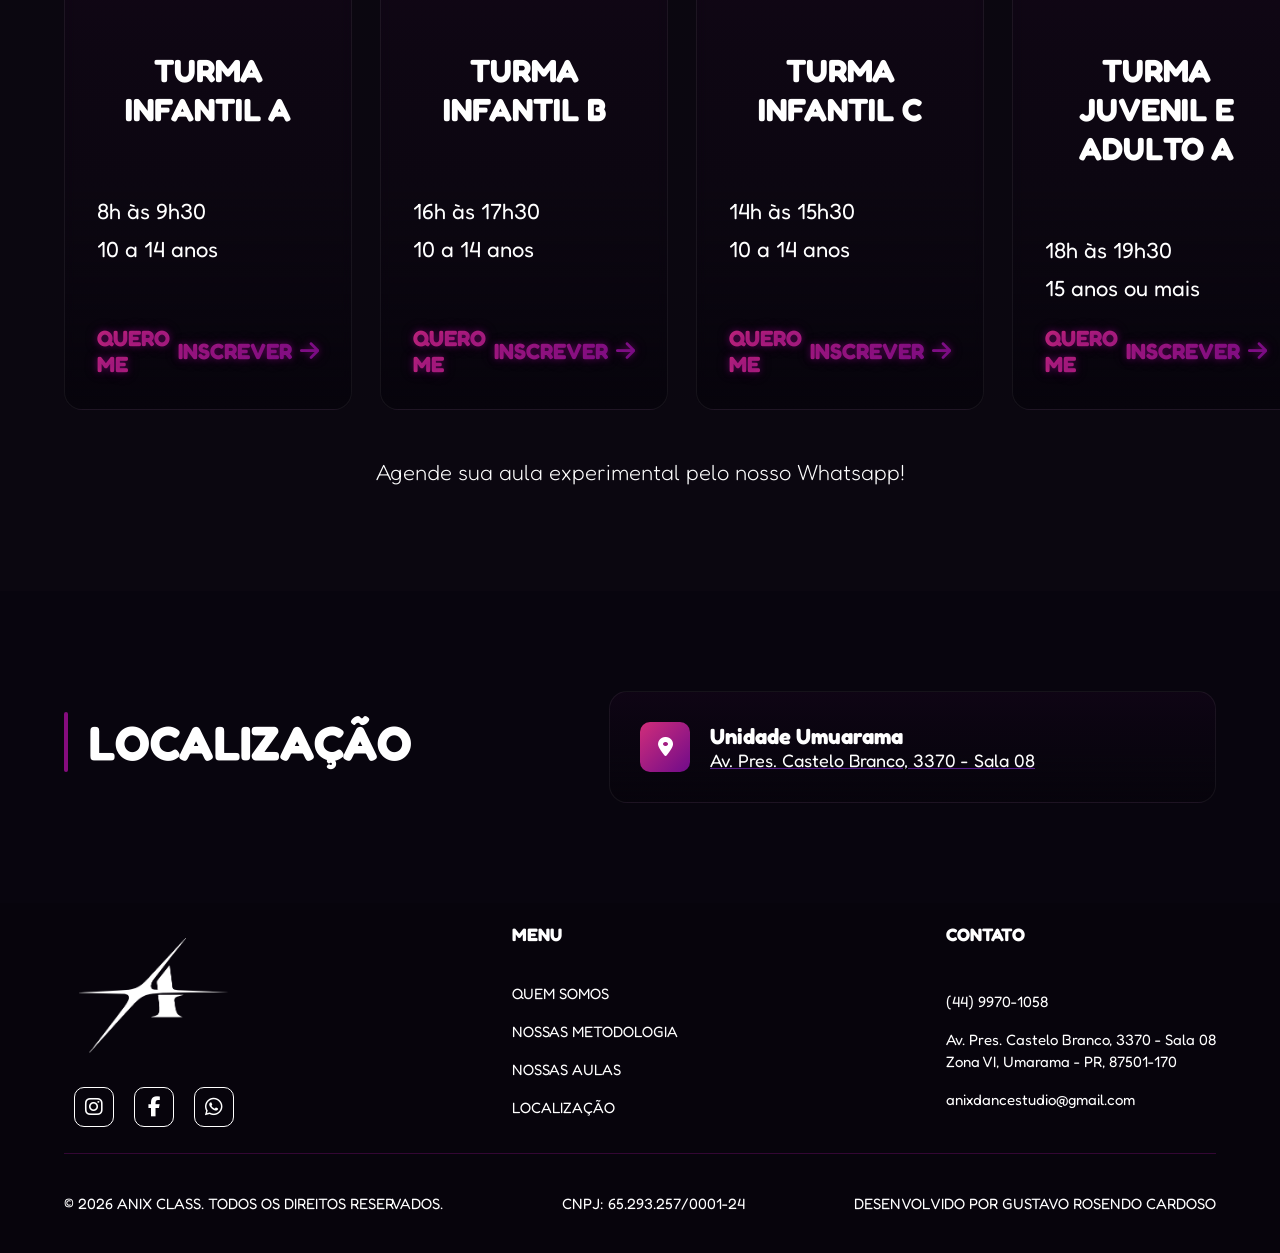
==== commit 2cbfa8fe: ":sparkles: Alterações finais no site" ====
--- a/index.html
+++ b/index.html
@@ -13,8 +13,8 @@
     <title>Anix Dance Studio | Escola de K-pop em Umuarama</title>
 
     <!-- Styles -->
-    <link rel="stylesheet" href="styles/styles.css">
-    <link rel="stylesheet" href="styles/mobileStyles.css">
+    <link rel="stylesheet" href="css/styles.css">
+    <link rel="stylesheet" href="css/mobileStyles.css">
     <!-- Styles -->
 
     <!-- Ico -->
@@ -22,10 +22,11 @@
     <!-- Ico -->
 
     <!-- Script -->
-    <script src="scripts/menu.js" defer></script>
-    <script src="scripts/carousel.js" defer></script>
-    <script src="scripts/navigation.js" defer></script>
-    <script src="scripts/cookie.js" defer></script>
+    <script src="js/menu.js" defer></script>
+    <script src="js/carousel.js" defer></script>
+    <script src="js/navigation.js" defer></script>
+    <script src="js/cookie.js" defer></script>
+    <script src="js/animation.js" defer></script>
     <!-- Script -->
 
     <!-- Google Fonts -  -->
@@ -59,7 +60,7 @@
             <li><a href="#" data-section="our-methods">NOSSA METODOLOGIA</a></li>
             <li><a href="#" data-section="our-classes">NOSSAS AULAS</a></li>
             <li><a href="#" data-section="our-location">LOCALIZAÇÃO</a></li>
-            <li><a href="http://api.whatsapp.com/send?phone=554499701058&text=Olá%2C+gostaria+de+mais+informações+sobre+as+aulas+de+k-pop+do+ANIX+CLASS.+💜" target="OpenContactWindow" class="btn-contact">CONTATO</a></li>
+            <li><a href="http://api.whatsapp.com/send?phone=554499701058&text=Olá%2C+gostaria+de+mais+informações+sobre+as+aulas+de+k-pop+do+ANIX+CLASS.+💜" target="_blank" class="btn-contact">CONTATO</a></li>
         </ul>
     </nav>
 
@@ -90,13 +91,13 @@
                 <li><a href="#" data-section="our-methods">NOSSA METODOLOGIA</a></li>
                 <li><a href="#" data-section="our-classes">NOSSAS AULAS</a></li>
                 <li><a href="#" data-section="our-location">LOCALIZAÇÃO</a></li>
-                <li><a href="http://api.whatsapp.com/send?phone=554499701058&text=Olá%2C+gostaria+de+mais+informações+sobre+as+aulas+de+k-pop+do+ANIX+CLASS.+💜" target="OpenContactWindow"><span>CONTATO</span></a></li>
+                <li><a href="http://api.whatsapp.com/send?phone=554499701058&text=Olá%2C+gostaria+de+mais+informações+sobre+as+aulas+de+k-pop+do+ANIX+CLASS.+💜" target="_blank"><span>CONTATO</span></a></li>
             </ul>
         </div>
     </div>
 
     <div class="right-bottom-icons">
-        <a href="http://api.whatsapp.com/send?phone=554499701058&text=Olá%2C+gostaria+de+mais+informações+sobre+as+aulas+de+k-pop+do+ANIX+CLASS.+💜" target="OpenContactWindow"><i class="fa-brands fa-whatsapp"></i></a>
+        <a href="http://api.whatsapp.com/send?phone=554499701058&text=Olá%2C+gostaria+de+mais+informações+sobre+as+aulas+de+k-pop+do+ANIX+CLASS.+💜" target="_blank"><i class="fa-brands fa-whatsapp"></i></a>
         
         <i class="fa-solid fa-chevron-up" id="scroll-top"></i>
     </div>
@@ -140,14 +141,14 @@
             <video autoplay muted loop playsinline preload="metadata">
                 <source src="videos/anix-video.mp4" type="video/mp4">
             </video>
-            <div class="presentation-phrase">
+            <div class="presentation-phrase scroll-animate">
                 <h1>A <span>MELHOR</span> ESCOLA DE DANÇA</h1>
                 <p>Escola de dança para todas as idades</p>
-                <a href="http://api.whatsapp.com/send?phone=554499701058&text=Olá%2C+gostaria+de+mais+informações+sobre+as+aulas+de+k-pop+do+ANIX+CLASS.+💜"            target="OpenContactWindow">QUERO ME <span>INSCREVER</span> <i class="fa-solid fa-arrow-right"></i></a>
-            </div>
-        </section>
-
-        <section class="class-descriptions" id="class-descriptions">
+                <a href="http://api.whatsapp.com/send?phone=554499701058&text=Olá%2C+gostaria+de+mais+informações+sobre+as+aulas+de+k-pop+do+ANIX+CLASS.+💜" target="_blank">QUERO ME <span>INSCREVER</span> <i class="fa-solid fa-arrow-right"></i></a>
+            </div>
+        </section>
+
+        <section class="class-descriptions scroll-animate" id="class-descriptions">
             <div class="left-content">
                 <div class="photo-overlay">
                     <div class="carousel">
@@ -180,7 +181,7 @@
             </div>
         </section>
 
-        <section class="our-methods" id="our-methods">
+        <section class="our-methods scroll-animate" id="our-methods">
             <div class="content">
                 <h1>COMO ENSINAMOS</h1>
 
@@ -200,7 +201,7 @@
             </div>
         </section>
 
-        <section class="our-classes" id="our-classes">
+        <section class="our-classes scroll-animate" id="our-classes">
             <h1>NOSSAS AULAS</h1>
             <p>As aulas acontecem aos sábados</p>
 
@@ -211,7 +212,7 @@
                     </div>
 
                     <div class="header">
-                        <h1>TURMA INFANTIL MANHÃ I</h1>
+                        <h1>TURMA INFANTIL A</h1>
                     </div>
 
                     <div class="body">
@@ -221,7 +222,7 @@
                         </ul>
                     </div>
                     <div class="footer">
-                        <a href="http://api.whatsapp.com/send?phone=554499701058&text=Olá%2C+gostaria+de+mais+informações+sobre+as+aulas+de+k-pop+do+ANIX+CLASS.+(Turma+Infantil+Manhã+I)+💜" target="OpenContactWindow">QUERO  <span>ESSE</span> <i class="fa-solid fa-arrow-right"></i></a>
+                        <a href="http://api.whatsapp.com/send?phone=554499701058&text=Olá%2C+gostaria+de+mais+informações+sobre+as+aulas+de+k-pop+do+ANIX+CLASS.+(Turma+Infantil+Manhã+I)+💜" target="_blank">QUERO ME <span>INSCREVER</span> <i class="fa-solid fa-arrow-right"></i></a>
                     </div>
                 </div>
 
@@ -230,7 +231,7 @@
                         <i class="fa-solid fa-calendar"></i>
                     </div>
                     <div class="header">
-                        <h1>TURMA INFANTIL TARDE I</h1>
+                        <h1>TURMA INFANTIL B</h1>
                     </div>
                     <div class="body">
                         <ul>
@@ -239,7 +240,7 @@
                         </ul>
                     </div>
                     <div class="footer">
-                       <a href="http://api.whatsapp.com/send?phone=554499701058&text=Olá%2C+gostaria+de+mais+informações+sobre+as+aulas+de+k-pop+do+ANIX+CLASS.+(Turma+Infantil+Tarde+I)+💜" target="OpenContactWindow">QUERO  <span>ESSE</span> <i class="fa-solid fa-arrow-right"></i></a>
+                       <a href="http://api.whatsapp.com/send?phone=554499701058&text=Olá%2C+gostaria+de+mais+informações+sobre+as+aulas+de+k-pop+do+ANIX+CLASS.+(Turma+Infantil+Tarde+I)+💜" target="_blank">QUERO ME <span>INSCREVER</span> <i class="fa-solid fa-arrow-right"></i></a>
                     </div>
                 </div>
 
@@ -248,7 +249,7 @@
                         <i class="fa-solid fa-calendar"></i>
                     </div>
                     <div class="header">
-                        <h1>TURMA INFANTIL TARDE II</h1>
+                        <h1>TURMA INFANTIL C</h1>
                     </div>
                     <div class="body">
                         <ul>
@@ -257,7 +258,7 @@
                         </ul>
                     </div>
                     <div class="footer">
-                       <a href="http://api.whatsapp.com/send?phone=554499701058&text=Olá%2C+gostaria+de+mais+informações+sobre+as+aulas+de+k-pop+do+ANIX+CLASS.+(Turma+Infantil+Tarde+I)+💜" target="OpenContactWindow">QUERO  <span>ESSE</span> <i class="fa-solid fa-arrow-right"></i></a>
+                       <a href="http://api.whatsapp.com/send?phone=554499701058&text=Olá%2C+gostaria+de+mais+informações+sobre+as+aulas+de+k-pop+do+ANIX+CLASS.+(Turma+Infantil+Tarde+I)+💜" target="_blank">QUERO ME <span>INSCREVER</span> <i class="fa-solid fa-arrow-right"></i></a>
                     </div>
                 </div>
     
@@ -266,7 +267,7 @@
                         <i class="fa-solid fa-calendar"></i>
                     </div>
                     <div class="header">
-                        <h1>TURMA JUVENIL E ADULTO NOITE</h1>
+                        <h1>TURMA JUVENIL E ADULTO A</h1>
                     </div>
                     <div class="body">
                         <ul>
@@ -275,7 +276,7 @@
                         </ul>
                     </div>
                     <div class="footer">
-                        <a href="http://api.whatsapp.com/send?phone=554499701058&text=Olá%2C+gostaria+de+mais+informações+sobre+as+aulas+de+k-pop+do+ANIX+CLASS.+(Turma+Juvenil+e+Adulto+Noite+I)+💜" target="OpenContactWindow">QUERO  <span>ESSE</span> <i class="fa-solid fa-arrow-right"></i></a>
+                        <a href="http://api.whatsapp.com/send?phone=554499701058&text=Olá%2C+gostaria+de+mais+informações+sobre+as+aulas+de+k-pop+do+ANIX+CLASS.+(Turma+Juvenil+e+Adulto+Noite+I)+💜" target="_blank">QUERO ME <span>INSCREVER</span> <i class="fa-solid fa-arrow-right"></i></a>
                     </div>
                 </div>
             </div>
@@ -283,7 +284,7 @@
             <p>Agende sua aula experimental pelo nosso Whatsapp!</p>
         </section>
 
-        <section class="our-location" id="our-location">
+        <section class="our-location scroll-animate" id="our-location">
             <div class="content">
                 <div class="left-content">
                     <div class="left-decoration"></div>
@@ -300,7 +301,7 @@
 
                     <div class="location">
                         <h1>Unidade Umuarama</h1>
-                        <p>Av. Pres. Castelo Branco, 3370 - Sala 08</p>
+                        <a href=""><p>Av. Pres. Castelo Branco, 3370 - Sala 08</p></a>
                     </div>
                 </div>
             </div>
@@ -350,9 +351,9 @@
                 <h1>CONTATO</h1>
 
                 <ul>
-                    <li><a href="http://api.whatsapp.com/send?phone=554499701058&text=Olá%2C+gostaria+de+mais+informações+sobre+as+aulas+de+k-pop+do+ANIX+CLASS.+💜" target="OpenContactWindow">(44) 9970-1058</a></li>
-                    <li>Av. Pres. Castelo Branco, 3370 - Sala 08 <br> Zona VI, Umarama - PR, 87501-170</li> 
-                    <li>anixdancestudio@gmail.com</li> 
+                    <li><a href="http://api.whatsapp.com/send?phone=554499701058&text=Olá%2C+gostaria+de+mais+informações+sobre+as+aulas+de+k-pop+do+ANIX+CLASS.+💜" target="_blank">(44) 9970-1058</a></li>
+                    <li><a href="https://share.google/Kw1byErxKmpvPdkfw" target="_blank">Av. Pres. Castelo Branco, 3370 - Sala 08 <br> Zona VI, Umarama - PR, 87501-170</a></li> 
+                    <li><a href="mailto:anixdancestudio@gmail.com" target="_blank">anixdancestudio@gmail.com</a></li> 
                 </ul>
             </div>
         </div>
--- a/css/styles.css
+++ b/css/styles.css
@@ -0,0 +1,1104 @@
+:root{
+    --black: #000000;
+    --white: #ffffff;
+
+    --foreground: #0b0710;
+    --background-deep: #07040c;
+    --background-medium-deep: #06030a52;
+    --background-soft: #12081a;
+
+    --purple-900: #1a0424;
+    --purple-800: #200624;
+    --purple-700: #2a0633;
+    --purple-600: #3b0a4f;
+    --purple-500: #550b6e;
+    --purple-400: #6f0b8a;
+    --purple-300: #850c7e;
+    --purple-200: #9b2aa3;
+    --purple-100: #b45bb8;
+
+    --pink-900: #4a0030;
+    --pink-800: #6a0045;
+    --pink-700: #8b005e;
+    --pink-600: #b32067;
+    --pink-500: #d12d7a;
+    --pink-400: #e04c92;
+    --pink-300: #ee73ab;
+    --pink-200: #f4a0c6;
+    --pink-100: #f9cfe3;
+
+    --orange-900: #4a1a0d;
+    --orange-800: #6a2a15;
+    --orange-700: #8c3a1f;
+    --orange-600: #e05f40;
+    --orange-500: #ff744f;
+    --orange-400: #ff8a66;
+    --orange-300: #ffa68c;
+    --orange-200: #ffc3b0;
+    --orange-100: #ffe1d6;
+
+    --gray-900: #0e0e11;
+    --gray-800: #18181c;
+    --gray-700: #222228;
+    --gray-600: #2d2d35;
+    --gray-500: #3a3a44;
+
+    --transparent: transparent;
+    --black-90: #000000e6;
+    --black-80: #000000cc;
+    --black-70: #000000b3;
+    --black-60: #00000099;
+    --black-50: #00000080;
+
+    --glass: #00000010;
+    --glass-dark: rgba(10, 5, 20, 0.65);
+    --glass-purple: rgba(133, 12, 126, 0.35);
+    --glass-pink: rgba(179, 32, 103, 0.35);
+    --glass-orange: rgba(224, 95, 64, 0.3);
+
+    --gradient-main: linear-gradient(
+        135deg,
+        #000000 0%,
+        #2a0633 25%,
+        #850c7e 50%,
+        #b32067 70%,
+        #e05f40 100%
+    );
+
+    --gradient-purple: linear-gradient(
+        to right,
+        #200624,
+        #550b6e,
+        #850c7e
+    );
+
+    --gradient-warm: linear-gradient(
+        to right,
+        #850c7e,
+        #b32067,
+        #e05f40
+    );
+
+    --gradient-overlay-bottom: linear-gradient(
+        to top,
+        #000000 0%,
+        rgba(0,0,0,0.85) 40%,
+        rgba(0,0,0,0.4) 70%,
+        transparent 100%
+    );
+
+    --glow-purple: 0 0 25px rgba(133, 12, 126, 0.6);
+    --glow-purple-hover: 0 0 50px rgba(133, 12, 126, 0.6);
+    --glow-pink: 0 0 25px rgba(179, 32, 103, 0.6);
+    --glow-orange: 0 0 25px rgba(224, 95, 64, 0.6);
+
+    --shadow-soft: 0 8px 25px rgba(0,0,0,0.35);
+    --shadow-heavy: 0 15px 40px rgba(0,0,0,0.6);
+
+    --whatsapp: #25D366;
+    --facebook: #4267b3;
+    --instagram: #FF2992;
+
+    --fs-xxl: clamp(42px, 5vw, 64px);   
+    --fs-xl:  clamp(32px, 4vw, 48px);  
+    --fs-lg:  clamp(22px, 2.5vw, 32px); 
+    --fs-md:  clamp(18px, 2vw, 22px);   
+    --fs-sm:  clamp(15px, 1.5vw, 18px); 
+    --fs-xs:  clamp(13px, 1.2vw, 15px);
+
+    --card-border: rgba(255,255,255,0.06);
+    --card-border-hover: var(--purple-400);
+
+    --card-gradient-top: rgba(133, 12, 126, 0.08);
+    --card-gradient-mid: rgba(133, 12, 126, 0.03);
+
+    --icon-gradient-start: rgba(179, 32, 103, 0.18);
+    --icon-gradient-end: rgba(133, 12, 126, 0.18);
+
+    --accent-main: var(--pink-400);
+    --accent-hover: var(--pink-300);
+
+    --card-shadow-hover: 0 10px 35px rgba(133, 12, 126, 0.35);
+}
+
+*{
+    margin: 0;
+    padding: 0;
+    box-sizing: border-box;
+    font-family: "Fredoka", sans-serif;
+}
+
+::-webkit-scrollbar{
+    width: 5px; 
+}
+
+::-webkit-scrollbar-thumb{
+    background-color: var(--purple-500);
+}
+
+::-webkit-scrollbar-track{
+    background-color: var(--background-deep);
+}
+
+body{
+    display: flex;
+    flex-direction: column;
+    width: 100%;
+    background-color: var(--foreground);
+}
+
+#menu-mobile{
+    display: none;
+}
+
+.menu-opaque-background{
+    display: none;
+}
+
+.right-bottom-icons{
+    display: flex;
+    flex-direction: column;
+    position: fixed;
+    right: 10px;
+    bottom: 10px;
+    z-index: 11;
+}
+
+.right-bottom-icons i{
+    padding: 20px;
+    border-radius: 50px;
+    background: linear-gradient(
+        135deg,
+        var(--pink-500),
+        var(--purple-400)
+    );
+    color: var(--white);
+    cursor: pointer;
+    transition: 0.5s;
+    font-size: var(--fs-md);
+}
+
+.right-bottom-icons i:hover{
+    transform: scale(1.05);
+    box-shadow: var(--glow-purple);
+}
+
+.right-bottom-icons i:last-child{
+    margin-top: 20px;
+}
+
+#cookie-modal{
+    position: fixed;
+    inset: 0;
+    background: rgba(0,0,0,0.65);
+    display: none;
+    justify-content: center;
+    align-items: center;
+    z-index: 9999;
+}
+
+#cookie-modal .cookie-content{
+    background: var(--background-deep);
+    padding: 35px;
+    border-radius: 16px;
+    max-width: 420px;
+    width: 90%;
+    color: var(--white);
+    box-shadow: var(--shadow-soft);
+}
+
+#cookie-modal .cookie-content h2{
+    margin-bottom: 10px;
+}
+
+#cookie-modal .cookie-content p{
+    font-size: var(--fs-xs);
+    opacity: 0.9;
+}
+
+#cookie-modal .cookie-content #accept-cookies{
+    margin-top: 20px;
+    width: 100%;
+    padding: 12px;
+    border-radius: 18px;
+    border: none;
+    cursor: pointer;
+    font-weight: 600;
+
+    background: linear-gradient(
+        135deg,
+        var(--pink-500),
+        var(--purple-400)
+    );
+
+    color: var(--white);
+    transition: 0.3s;
+}
+
+#cookie-modal .cookie-content #accept-cookies:hover{
+    transform: scale(1.04);
+    box-shadow: var(--glow-purple);
+}
+
+#cookie-modal .cookie-content #toggle-cookies{
+    margin-top: 10px;
+    background: none;
+    border: none;
+    color: var(--purple-300);
+    cursor: pointer;
+    font-size: var(--fs-xs);
+}
+
+#cookie-modal .cookie-content .cookie-details{
+    max-height: 0;
+    overflow: hidden;
+    transition: 0.4s;
+    margin-top: 5px;
+}
+
+#cookie-modal .cookie-content .cookie-details.open{
+    max-height: 200px;
+}
+
+#menu{
+    display: flex;
+    flex-direction: row;
+    align-items: center;
+    position: fixed;
+    top: 0;
+    left: 50%;
+    transform: translateX(-50%);
+    width: 100%;
+    height: 85px;
+    padding: 50px;
+    transition: height 0.4s ease, padding 0.4s ease, top 0.4s ease, width 0.4s ease, border-radius 0.4s ease;
+    z-index: 999;
+}
+
+#menu.scrolled{   
+    top: 20px;
+    width: 90%;
+    height: 55px;
+    padding: 20px;
+    border-radius: 25px;
+    background: var(--glass-dark);
+    backdrop-filter: blur(12px);
+    box-shadow: var(--shadow-soft);
+}
+
+#menu ul{
+    display: flex;
+    flex-direction: row;
+    justify-content: space-between;
+    width: 100%;
+    list-style: none;
+}
+
+#menu ul li{
+    display: flex;
+    align-items: center;
+    height: 55px;
+}
+
+#menu ul li a{
+    display: flex;
+    color: var(--white);
+    text-decoration: none;
+    font-weight: bold;
+    font-size: var(--fs-sm);
+    transition: 0.5s;
+    padding: 10px;
+}
+
+#menu.scrolled ul li a{   
+    color: var(--white);
+}
+
+#menu ul li a:hover{
+    background: var(--purple-300);
+    box-shadow: var(--glow-purple);
+    border-radius: 5px 20px 5px 20px;
+}
+
+#menu.scrolled ul li a:hover{   
+    color: var(--white);
+}
+
+#menu ul li:first-child a:hover{
+   background-color: transparent;
+   border-radius: 0;
+   box-shadow: none;
+}
+
+#menu ul li a img{
+    width: 130px;
+}
+
+#menu ul li a.btn-contact{
+    display: flex;
+    justify-content: center;
+    align-items: center;
+    width: 150px;
+    height: 80%;
+    border-radius: 15px;
+    cursor: pointer;
+    font-weight: bold;
+    font-size: var(--fs-sm);
+    background: linear-gradient(
+        135deg,
+        var(--pink-500),
+        var(--purple-400)
+    );
+    color: var(--white);
+    transition: 0.5s;
+}
+
+#menu ul li a.btn-contact:hover{
+    transform: scale(1.05);
+    box-shadow: var(--glow-purple);
+    background: linear-gradient(
+        135deg,
+        var(--pink-500),
+        var(--purple-400)
+    );
+}
+
+#menu.scrolled ul li a.btn-contact{
+    color: var(--white);
+}
+
+.main-content{
+    display: flex;
+    flex-direction: column;
+    align-items: center;
+    width: 100%;
+    height: auto;
+}
+
+.main-content .presentation-photo{
+    position: relative;
+    width: 100%;
+    height: 100vh;
+    overflow: hidden;
+}
+
+.main-content .presentation-photo video{
+    position: absolute;
+    top: 0;
+    left: 0;
+    width: 100%;
+    height: 100%;
+    object-fit: cover;
+    object-position: center;
+    filter: blur(4px) brightness(0.65);
+}
+
+.main-content .presentation-photo .presentation-phrase{
+    display: flex;
+    flex-direction: column;
+    align-items: center;
+    justify-content: center;
+    width: 50%;
+    height: 100%;
+    position: absolute;
+    left: 0px;
+}
+
+.main-content .presentation-photo .presentation-phrase h1{
+    width: 60%;
+    font-size: var(--fs-xxl);
+    letter-spacing: 2px;
+    color: var(--white);
+    text-align: left;
+    margin-bottom: 20px;
+}
+
+.main-content .presentation-photo .presentation-phrase h1 span{
+    background: linear-gradient(
+        135deg,
+        var(--pink-500),
+        var(--purple-400)
+    );
+    -webkit-background-clip: text;
+    -webkit-text-fill-color: transparent;
+    background-clip: text;
+    text-shadow:
+        0 0 6px color-mix(in srgb, var(--purple-300) 50%, transparent),
+        0 0 14px color-mix(in srgb, var(--purple-300) 30%, transparent);
+}
+
+.main-content .presentation-photo .presentation-phrase p{
+    width: 60%;
+    color: var(--white);
+    font-size: var(--fs-lg);
+    font-weight: normal;
+    margin-bottom: 20px;
+}
+
+.main-content .presentation-photo .presentation-phrase a{
+    display: flex;
+    align-items: center;
+    justify-content: center;
+    width: 60%;
+    padding: 20px 30px 20px 20px;
+    background: linear-gradient(
+        135deg,
+        var(--pink-500),
+        var(--purple-400)
+    );
+    border-radius: 50px;
+    text-decoration: none;
+    color: var(--white);
+    font-size: var(--fs-sm);
+    cursor: pointer;
+    transition: 0.5s;
+}
+
+.main-content .presentation-photo .presentation-phrase a:hover{
+    transform: scale(1.05);
+    box-shadow: var(--glow-purple);
+}
+
+.main-content .presentation-photo .presentation-phrase a i{
+    margin-left: 20px;
+}
+
+.main-content .presentation-photo .presentation-phrase a span{
+    font-weight: bold;
+    margin-left: 5px;
+}
+
+.main-content .class-descriptions{
+    display: flex;
+    width: 90%;
+    position: relative;
+    padding: 80px 0; 
+    margin: 100px 100px;
+}
+
+.main-content .class-descriptions .blur{
+    width: 180px;
+    height: 180px;
+    background: var(--purple-600);
+    position: absolute;
+    z-index: -1;
+    border-radius: 50%;
+    filter: blur(45px);
+    opacity: 0.6;
+    left: -60px;
+    top: 15%;
+}
+
+.main-content .class-descriptions .left-content{
+    flex: 1;
+    display: flex;
+    align-items: center;
+    justify-content: center;
+}
+
+.main-content .class-descriptions .left-content .photo-overlay{
+    width: 75%;
+    height: 100%;
+    background-color: var(--background-deep);
+    border-radius: 20px;
+    position: relative;
+    transition: 0.5s;
+}
+
+.main-content .class-descriptions .left-content .photo-overlay:hover{
+    box-shadow: var(--glow-purple);
+}
+
+.main-content .class-descriptions .left-content .photo-overlay .carousel{
+    width: 100%; 
+    height: 100%; 
+    border-radius: 20px; 
+    overflow: hidden;
+    transition: 0.5s;
+}
+
+.carousel button{
+    position: absolute;
+    top: 0;
+    width: 60px;
+    height: 100%;
+    background: var(--transparent);
+    border: none;
+    cursor: pointer;
+    z-index: 10;
+    color: var(--purple-300);
+    font-size: 22px;
+}
+
+.main-content .class-descriptions .left-content .photo-overlay .carousel button.prev{
+    left: 0px;
+}
+
+.main-content .class-descriptions .left-content .photo-overlay .carousel button.next{
+    right: 0px;
+}
+
+.main-content .class-descriptions .left-content .photo-overlay .carousel .carousel-slides{
+    display: flex;
+    width: 101%;
+    height: 100%;
+    transition: transform 0.5s ease;
+}
+
+.main-content .class-descriptions .left-content .photo-overlay .carousel .carousel-slides .slide{
+    min-width: 100%;
+    height: 100%;
+}
+
+.main-content .class-descriptions .left-content .photo-overlay .carousel .carousel-slides .slide img{
+    width: 100%;
+    height: 100%;
+    object-fit: cover;
+    filter: brightness(0.75);
+}
+
+.main-content .class-descriptions .right-content{
+    flex: 1;
+    padding: 20px;
+    display: flex;
+    align-items: center;
+}
+
+.main-content .class-descriptions .right-content .class-description{
+    display: flex;
+    flex-direction: column;
+    gap: 20px;
+}
+
+.main-content .class-descriptions .right-content .class-description h1{
+    text-align: center;
+    font-size: var(--fs-xl);
+    color: var(--white);
+}
+
+.main-content .class-descriptions .right-content .class-description h1 span{
+    background: linear-gradient(
+        135deg,
+        var(--pink-500),
+        var(--purple-400)
+    );
+    -webkit-background-clip: text;
+    -webkit-text-fill-color: transparent;
+    background-clip: text;
+    text-shadow:
+        0 0 6px color-mix(in srgb, var(--purple-300) 50%, transparent),
+        0 0 14px color-mix(in srgb, var(--purple-300) 30%, transparent);
+}
+
+.main-content .class-descriptions .right-content .class-description p{
+    font-size: var(--fs-md);
+    line-height: 1.6;
+    color: var(--white);
+    font-weight: 300;
+}
+
+.our-methods{
+    display: flex;
+    flex-direction: column;
+    align-items: center;
+    width: 100%;
+    position: relative;
+    background: linear-gradient(
+        to bottom,
+        color-mix(in srgb, var(--purple-300) 6%, transparent) 0%,
+        color-mix(in srgb, var(--purple-300) 3%, transparent) 30%,
+        color-mix(in srgb, var(--purple-300) 1.5%, transparent) 55%,
+        var(--background-deep) 100%
+    );
+    padding: 100px 0px 150px 0px;
+}
+
+.our-methods::after{
+    content: "";
+    position: absolute;
+    bottom: 0;
+    left: 50%;
+    transform: translateX(-50%);
+    width: min(1000px, 85%);
+    height: 1px;
+    background: linear-gradient(
+        to right,
+        transparent,
+        var(--purple-400),
+        transparent
+    );
+    box-shadow:
+        0 0 10px var(--purple-400),
+        0 0 20px rgba(133,12,126,0.4);
+}
+
+.our-methods .content{
+    display: flex;
+    align-items: center;
+    flex-direction: column;
+    width: 90%;
+}
+
+.our-methods .content h1{
+    font-size: var(--fs-xl);
+    color: var(--white);
+    text-align: center;
+    margin-bottom: 45px;
+}
+
+.our-methods .content p{
+    text-align: center;
+    font-size: var(--fs-md);
+    line-height: 1.6;
+    color: var(--white);
+    font-weight: 300;
+}
+
+.our-methods .content .methods{
+    display: flex;
+    flex-direction: column;
+    width: 100%;
+    margin-top: 45px;
+}
+
+.our-methods .content .methods ul{
+    width: 100%;
+    display: grid;
+    grid-template-columns: repeat(2, 1fr);
+    gap: 20px;
+    list-style: none;
+    padding: 0;
+}
+
+.our-methods .content .methods ul li{
+    display: flex;
+    align-items: center;
+    gap: 15px;
+    padding: 22px;
+    border-radius: 18px;
+    color: var(--white);
+    font-size: var(--fs-md);
+    border: 1px solid var(--purple-500);
+    background: var(--foreground);
+    backdrop-filter: blur(6px);
+    transition: all 0.25s ease;
+}
+
+.our-methods .content .methods ul li:hover{
+    transform: translateY(-5px);
+    border-color: var(--purple-300);
+    box-shadow:
+        0 0 12px color-mix(in srgb, var(--purple-500) 60%, transparent),
+        0 0 30px color-mix(in srgb, var(--purple-500) 30%, transparent);
+}
+
+.our-methods .content .methods ul li i{
+    display: flex;
+    align-items: center;
+    justify-content: center;
+    width: 44px;
+    height: 44px;
+    border-radius: 50%;
+    background: linear-gradient(
+        135deg,
+        var(--pink-500),
+        var(--purple-400)
+    );
+    color: var(--white);
+    font-size: var(--fs-md);
+    flex-shrink: 0;
+    box-shadow:
+        0 0 12px rgba(179,32,103,0.6),
+        inset 0 2px 6px rgba(255,255,255,0.15);
+}
+
+.our-classes{
+    display: flex;
+    align-items: center;
+    flex-direction: column;
+    width: 90%;
+    padding: 100px 0px 100px 0px;
+    position: relative;
+}
+
+.our-classes h1{
+    font-size: var(--fs-xl);
+    color: var(--white);
+    text-align: center;
+    margin-bottom: 45px;
+}
+
+.our-classes p{
+    text-align: center;
+    font-size: var(--fs-md);
+    line-height: 1.6;
+    color: var(--white);
+    font-weight: 300;
+}
+
+.our-classes .squares{
+    width: 100%;
+    display: grid;
+    grid-template-columns: repeat(4, 1fr);
+    gap: 28px;
+    margin: 45px 0;
+}
+
+.our-classes .squares .square{
+    display: flex;
+    flex-direction: column;
+    gap: 18px;
+    padding: 32px;
+    border-radius: 18px;
+    color: var(--white);
+    border: 1px solid var(--card-border);
+    background: linear-gradient(
+        to bottom,
+        color-mix(in srgb, var(--purple-300) 6%, transparent) 0%,
+        color-mix(in srgb, var(--purple-300) 3%, transparent) 30%,
+        color-mix(in srgb, var(--purple-300) 1.5%, transparent) 55%,
+        var(--background-deep) 100%
+    );
+    backdrop-filter: blur(6px);
+    transition: all .25s ease;
+}
+
+.our-classes .squares .square:hover{
+    transform: translateY(-6px);
+    border-color: var(--card-border-hover);
+    box-shadow: var(--card-shadow-hover);
+}
+
+.our-classes .squares .icon{
+    width: 100%;
+}
+
+.our-classes .squares .icon i{
+    font-size: var(--fs-lg);
+    padding: 16px;
+    border-radius: 12px;
+    color: var(--white);
+    background: linear-gradient(
+        135deg,
+        var(--pink-500),
+        var(--purple-400)
+    );
+    margin-bottom: 35px;
+}
+
+.our-classes .squares .square .header{
+    width: 100%;
+}
+
+.our-classes .squares .square .header h1{
+    font-size: var(--fs-lg);
+}
+
+.our-classes .squares .square .body{
+    width: 100%;
+}
+
+.our-classes .squares .square .body ul{
+    padding: 0;
+}
+
+.our-classes .squares .square .body ul li{
+    list-style: none;
+    color: var(--white);
+    padding: 6px 0;
+    font-size: var(--fs-md);
+}
+
+.our-classes .squares .square .footer{
+    margin-top: auto;
+    width: 100%;
+}
+
+.our-classes .squares .square .footer a{
+    display: flex;
+    flex-direction: row;
+    align-items: center;
+    gap: 8px;
+    font-size: var(--fs-md);
+    text-decoration: none;
+    transition: 0.5s;
+    font-weight: bold;
+    background: linear-gradient(
+        135deg,
+        var(--pink-500),
+        var(--purple-400)
+    );
+    -webkit-background-clip: text;
+    -webkit-text-fill-color: transparent;
+    background-clip: text;
+    text-shadow:
+        0 0 6px color-mix(in srgb, var(--purple-300) 50%, transparent),
+        0 0 14px color-mix(in srgb, var(--purple-300) 30%, transparent);
+}
+
+.our-classes .squares .square .footer a i{
+    font-size: var(--fs-md);
+}
+
+.our-classes .squares .square .footer a:hover{
+    gap: 14px;
+}
+
+.our-location{
+    width: 100%;
+    margin: auto;
+    padding: 100px 0px 100px 0px;
+    background-color: var(--background-medium-deep);
+}
+
+.our-location .content{
+    display: flex;
+    width: 90%;
+    margin: auto;
+}
+
+.our-location .content .left-content{
+    flex: 1;
+    display: flex;
+    flex-direction: row;
+    align-items: center;
+}
+
+.our-location .content .left-content .left-decoration{
+    width: 4px;
+    height: 60px;
+    background-color: var(--purple-300);
+    border-radius: 4px;
+    margin-bottom: 10px;
+}
+
+.our-location .content .left-content h2{
+    font-size: var(--fs-xl);
+    margin-bottom: 10px;
+    color: var(--white);
+    margin-left: 20px;
+}
+
+.our-location .content .left-content h1{
+    font-size: 38px;
+    color: var(--white);
+}
+
+.our-location .right-content{
+    flex: 1;
+    display: flex;
+    align-items: center;
+    gap: 20px;
+    padding: 30px;
+    border-radius: 18px;
+    border: 1px solid var(--card-border);
+    background: linear-gradient(
+        to bottom,
+        color-mix(in srgb, var(--purple-300) 6%, transparent) 0%,
+        color-mix(in srgb, var(--purple-300) 3%, transparent) 30%,
+        color-mix(in srgb, var(--purple-300) 1.5%, transparent) 55%,
+        var(--background-deep) 100%
+    );
+}
+
+.our-location .right-content .icon i{
+    width: 50px;
+    height: 50px;
+    display: flex;
+    align-items: center;
+    justify-content: center;
+    border-radius: 10px;
+    background: linear-gradient(
+        135deg,
+        var(--pink-500),
+        var(--purple-400)
+    );
+    color: var(--white);
+    font-size: 20px;
+}
+
+.our-location .right-content .location h1{
+    color: var(--white);
+    font-size: var(--fs-md);
+}
+
+.our-location .right-content .location p{
+    font-size: var(--fs-sm);
+    color: var(--white);
+}
+
+footer{
+    display: flex;
+    flex-direction: column;
+    align-items: center;
+    width: 100%;
+    background-color: var(--background-deep);
+    color: var(--white);
+    font-size: var(--fs-sm);
+}
+
+footer .menu{
+    display: flex;
+    align-items: center;
+    width: 90%;
+    height: 250px;
+    flex-direction: row;
+    justify-content: space-between;
+}
+
+footer .menu h1{
+    align-self: flex-start;
+    margin-top: 20px;
+    font-size: var(--fs-sm);
+}
+
+footer .menu .logo{
+    display: flex;
+    align-items: center;
+    justify-content: center;
+    flex-direction: column;
+    height: 100%;
+}
+
+footer .menu .logo img{
+    width: 150px;
+    margin: 10px 0px 10px 0px;
+}
+
+footer .menu .logo .social-medias{
+    width: 100%;
+    margin-top: 20px;
+}
+
+footer .menu .logo .social-medias ul{
+    display: flex;
+    flex-direction: row;
+    justify-content: center;
+    height: 100%;
+    list-style: none;
+}
+
+footer .menu .logo .social-medias ul li{
+    padding: 0px 10px 0px 10px;
+}
+
+footer .menu .logo .social-medias ul li i{
+    display: flex;
+    align-items: center;
+    justify-content: center;
+    width: 40px;
+    height: 40px;
+    border: 1px solid var(--white);
+    border-radius: 10px;
+    font-size: 20px;
+    cursor: pointer;
+    transition: 1s;
+    color: var(--white);
+}
+
+footer .menu .logo .social-medias ul li:hover i.fa-instagram{
+    border: none;
+    background-color: var(--instagram);
+}
+
+footer .menu .logo .social-medias ul li:hover i.fa-whatsapp{
+    border: none;
+    background-color: var(--whatsapp);
+}
+
+footer .menu .logo .social-medias ul li:hover i.fa-facebook-f{
+    border: none;
+    background-color: var(--facebook);
+}
+
+footer .menu nav{
+    display: flex;
+    flex-direction: column;
+    height: 100%;
+}
+
+footer .menu ul{
+    display: flex;
+    flex-direction: column;
+    justify-content: center;
+    align-items: flex-start;
+    height: 100%;
+    list-style: none;
+}
+
+footer .menu ul li{
+    padding: 8px 0px 8px 0px;
+}
+
+footer .menu ul li a{
+    font-size: var(--fs-xs);
+    color: var(--white);
+    text-decoration: none;
+    transition: 0.5s;
+}
+
+footer .menu ul li a:hover{
+    color: var(--purple-300);
+}
+
+footer .menu .contact{
+    display: flex;
+    flex-direction: column;
+    height: 100%;
+}
+
+footer .cnpj{
+    display: flex;
+    width: 90%;
+    height: 100px;
+    flex-direction: column;
+}
+
+footer .cnpj hr{
+    width: 100%;
+    height: 0;
+    border: none;
+    border-top: 1px solid var(--glass-purple);
+    background: transparent;
+}
+
+footer .cnpj .class-informations{
+    display: flex;
+    align-items: center;
+    justify-content: center;
+    flex-direction: row;
+    width: 100%;
+    height: 100%;
+    justify-content: space-between;
+}
+
+footer .cnpj .class-informations h1{
+    text-align: center;
+    font-size: var(--fs-xs);
+    font-weight: normal;
+}
+
+footer .cnpj .class-informations h1 a{
+    color: var(--white);
+    text-decoration: none;
+    transition: 0.5s;
+}
+
+footer .cnpj .class-informations h1 a:hover{
+    color: var(--purple-300);
+}
+
+footer .cnpj .class-informations h1:first-child{
+    padding-right: 10px;
+}
+
+.scroll-animate{
+    opacity: 0;
+    transform: translateY(40px);
+    transition: 1s;
+}
+
+.scroll-animate.show{
+    opacity: 1;
+    transform: translateY(0);
+}
--- a/css/mobileStyles.css
+++ b/css/mobileStyles.css
@@ -0,0 +1,363 @@
+@media (max-width: 1024px){
+    .main-content .class-descriptions{
+        flex-direction: column;
+        align-items: center;
+        margin: 40px 10px;
+        margin-bottom: 0px;
+    }
+
+    .main-content .class-descriptions .left-content{
+        margin-right: 0;
+        margin-bottom: 40px;
+        width: 100%;
+    }
+
+    .main-content .class-descriptions .left-content .photo-overlay{
+        width: 100%;
+        height: 500px;
+    }
+
+    .blur{
+        top: -40px;
+        left: 50%;
+        transform: translateX(-50%);
+    }
+
+    .our-classes .squares{
+        grid-template-columns: repeat(2, 1fr);
+    }
+
+    .main-content .our-location{
+        padding: 50px 0px 50px 0px;
+    }
+
+    .main-content .our-location .content{
+        flex-direction: column;
+    }
+    
+    .main-content .our-location .content .left-content{
+        width: 100%;
+        margin-bottom: 50px;
+        justify-content: center;
+    }
+
+    #menu{
+        display: none;
+    }
+
+    #menu-mobile{
+        display: flex;
+        flex-direction: row;
+        align-items: center;
+        position: fixed;
+        top: 0;
+        left: 50%;
+        transform: translateX(-50%);
+        width: 100%;
+        height: 85px;
+        padding: 50px;
+        transition: height 0.4s ease, padding 0.4s ease, top 0.4s ease, width 0.4s ease, border-radius 0.4s ease;
+        z-index: 999;
+        justify-content: space-between;
+    }
+
+    #menu-mobile.scrolled{   
+        top: 20px;
+        width: 90%;
+        height: 55px;
+        padding: 20px;
+        border-radius: 25px;
+        background: var(--glass-dark);
+        backdrop-filter: blur(12px);
+        box-shadow: var(--shadow-soft);
+    }
+
+    #menu-mobile .logo{
+        display: flex;
+        align-items: center;
+        justify-content: center;
+        flex-direction: column;
+        height: 100%;
+    }
+
+    #menu-mobile .logo img{
+        width: 100px;
+        margin: 10px 0px 10px 0px;
+    }
+
+    #menu-mobile #menu-hamburguer{
+        position: relative;
+        width: 60px;
+        display: flex;
+        align-items: center;
+        justify-content: center;
+        flex-direction: column;
+        margin-left: auto;
+        z-index: 10;
+        cursor: pointer;
+    }
+    
+    #menu-mobile #menu-hamburguer .line{
+        background-color: var(--white);
+        width: 60%;
+        height: 3px;
+        transition: 0.5s;
+    }
+    
+    #menu-mobile #menu-hamburguer .line:first-child{
+        margin-bottom: 8px;
+    }
+
+    #menu-mobile #menu-hamburguer .line:last-child{
+        margin-top: 8px;
+    }
+
+    #menu-mobile #menu-hamburguer.opened .line:first-child{
+        rotate: 45deg;
+        margin-bottom: 0px;
+        position: absolute;
+    }
+
+    #menu-mobile #menu-hamburguer.opened .line:not(:first-child):not(:last-child){
+        opacity: 0;
+    }
+
+    #menu-mobile #menu-hamburguer.opened .line:last-child{
+        rotate: -45deg;
+        position: absolute;
+        margin-top: 0px;
+    }
+
+    .menu-opaque-background{
+        display: flex;
+    }
+
+    .menu-opaque-background{
+        width: 100vw;
+        height: 100vh;
+        background: var(--glass);
+        position: fixed;
+        top: -0px;
+        left: -0px;
+        transform: translateX(-102%);
+        transition: 0.5s;
+        z-index: 1000;
+    }
+
+    .menu-opaque-background.opened{
+        transform: translateX(0%);
+    }
+
+    .menu-opaque-background .menu-content{
+        width: 60%;
+        height: 100%;
+        background-color: var(--background-deep);
+        box-shadow: var(--shadow-soft);
+        border-right: 1px solid var(--card-border);
+        display: flex;
+        align-items: center;
+        flex-direction: column;
+        overflow-y: auto;
+    }
+
+    .menu-opaque-background .menu-content .logo{
+        width: 100px;
+        display: flex;
+        align-items: center;
+        justify-content: center;
+        cursor: pointer;
+        margin-top: 50px;
+        margin-left: 0px;
+        height: auto;
+    }
+
+    .menu-opaque-background .menu-content .logo a{
+        display: flex;
+    }
+
+    .menu-opaque-background .menu-content .logo a img{
+        width: 100%;
+        height: 100%;
+        object-fit: contain;
+    }
+
+    .menu-opaque-background .menu-content ul{
+        width: 100%;
+        height: 100%;
+        margin-top: 50px;
+        display: flex;
+        align-items: center;
+        flex-direction: column;
+        list-style: none;
+    }
+
+    .menu-opaque-background .menu-content ul li{
+        width: 100%;
+        display: flex;
+        align-items: center;
+        justify-content: center;
+        transition: 0.5s;
+    }
+
+    .menu-opaque-background .menu-content ul li:last-of-type{
+        margin-top: 100px;
+    }
+
+    .menu-opaque-background .menu-content ul li a{
+        width: 100%;
+        font-size: var(--fs-sm);
+        height: 40px;
+        display: flex;
+        justify-content: left;
+        align-items: center;
+        text-decoration: none;
+        color: var(--white);
+        padding: 0px 30px 0px 30px;
+    }
+    
+    .menu-opaque-background .menu-content ul li a:hover{
+        color: var(--purple-300);
+    }
+
+    .menu-opaque-background .menu-content ul li a span{
+        width: 100%;
+        display: flex;
+        justify-content: center;
+        padding: 10px;
+        background: linear-gradient(
+            135deg,
+            var(--pink-500),
+            var(--purple-400)
+        );
+        border-radius: 18px;
+        color: var(--white);
+    }
+
+    .menu-opaque-background .menu-content ul li a span:hover{
+        transform: scale(1.05);
+        box-shadow: var(--glow-purple);
+    }
+}
+
+@media(max-width: 768px){
+    .right-bottom-icons i{
+        padding: 15px;
+        font-size: var(--fs-sm);
+    }
+
+    .main-content .presentation-photo{
+        height: 100vh; 
+    }
+
+    .main-content .presentation-photo .presentation-phrase{
+        width: 100%;
+        padding: 0 20px;
+        align-items: flex-start;
+    }
+
+    .main-content .presentation-photo .presentation-phrase h1{
+        width: 100%;
+        text-align: left;
+    }
+
+    .main-content .presentation-photo .presentation-phrase p{
+        width: 100%;
+    }
+
+    .main-content .presentation-photo .presentation-phrase a{
+        width: 100%;
+    }
+
+    .main-content .class-descriptions{
+        padding: 50px 0;
+    }
+
+    .our-methods{
+        padding: 50px 0px 80px 0px;
+    }
+
+    .our-methods .content .methods ul{
+        grid-template-columns: 1fr;
+    }
+
+    .our-classes{
+        padding: 50px 0px 50px 0px;
+    }
+
+    .our-classes .squares{
+        grid-template-columns: 1fr;
+    }
+}
+
+@media(max-width: 600px){
+    .main-content .class-descriptions .left-content{
+        width: 100%;
+    }
+
+    .main-content .class-descriptions .left-content .photo-overlay{
+        aspect-ratio: 1 / 1;
+    }
+
+    .class-description h1{
+        text-align: center;
+    }
+    
+    footer .menu{
+        width: 100%;
+        height: auto;
+        flex-wrap: wrap;
+    }
+
+    footer .menu h1{
+        align-self: center;
+    }
+
+    footer .menu .logo{
+        width: 100%;
+    }
+
+    footer .menu .logo img{
+        margin-top: 30px;
+    }
+
+    footer .menu .menu-content{
+        width: 100%;
+        display: flex;
+        align-items: center;
+        margin-top: 20px;
+    }
+
+    footer .menu .contact{
+        width: 100%;
+        display: flex;
+        align-items: center;
+        margin-top: 20px;
+    }
+
+    footer .cnpj{
+        display: flex;
+        align-items: center;
+        width: 100%;
+        margin-top: 20px;
+        height: auto;
+    }
+
+    footer .cnpj hr{
+        width: 80%;
+    }
+
+    footer .cnpj .class-informations{
+        flex-direction: column;
+        padding: 20px 10px 20px 10px;
+    }
+
+    footer .cnpj .class-informations h1:first-child{
+        padding-right: 0px;
+        margin-bottom: 20px;
+    }
+    
+    footer .cnpj .class-informations h1:last-child{
+        padding-right: 0px;
+        margin-top: 20px;
+    }
+}
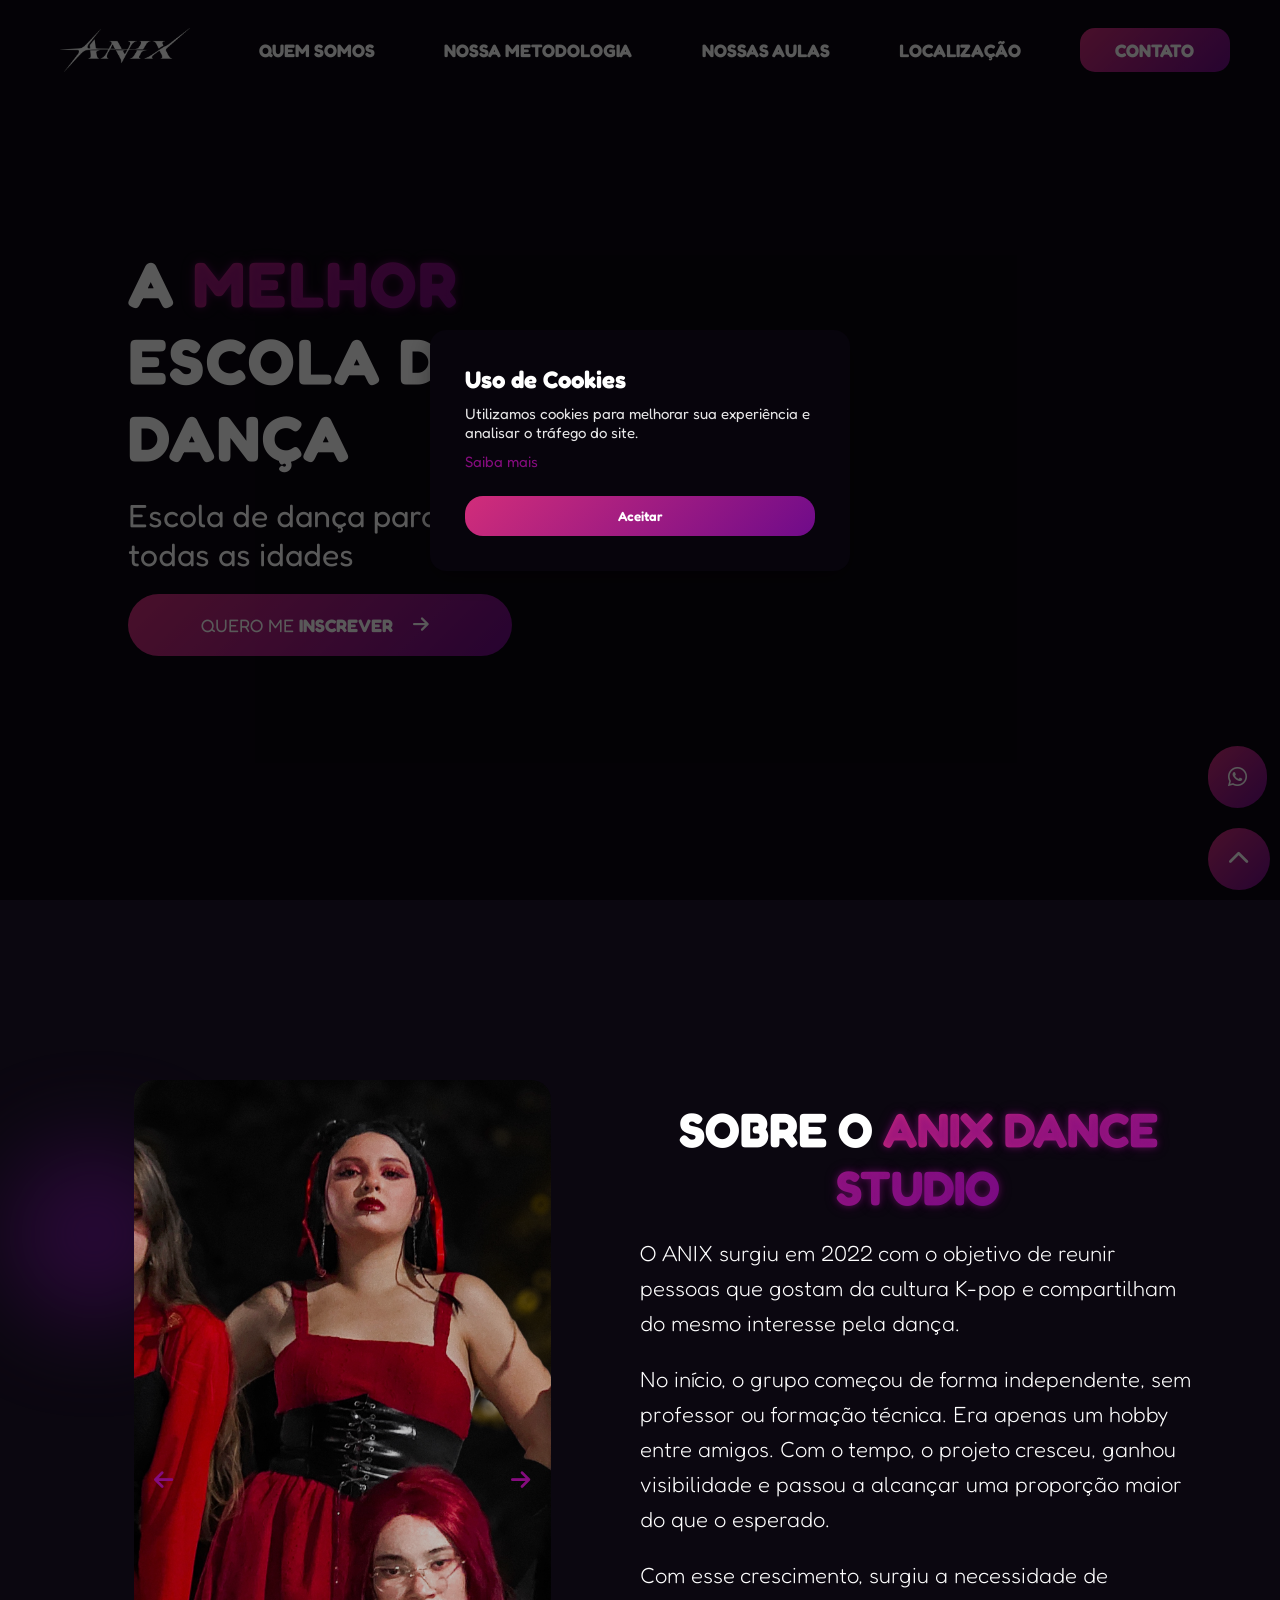
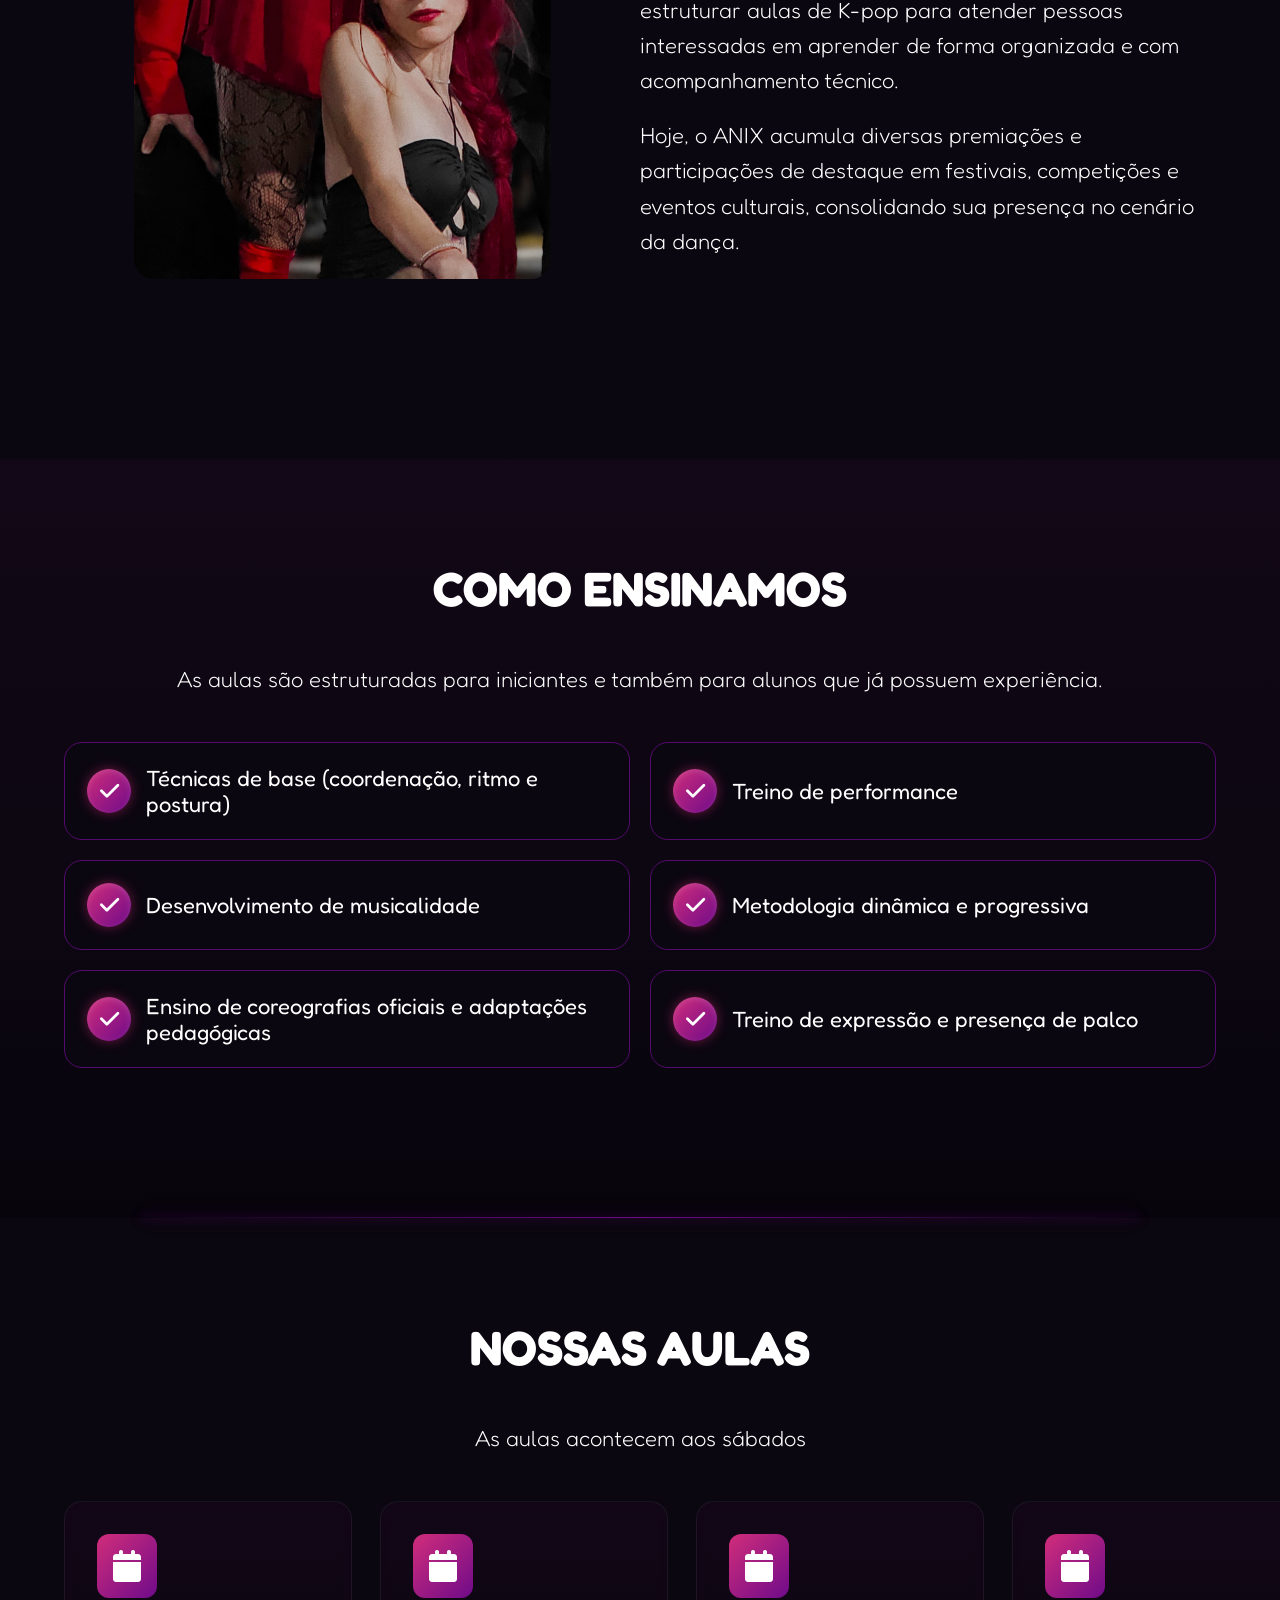
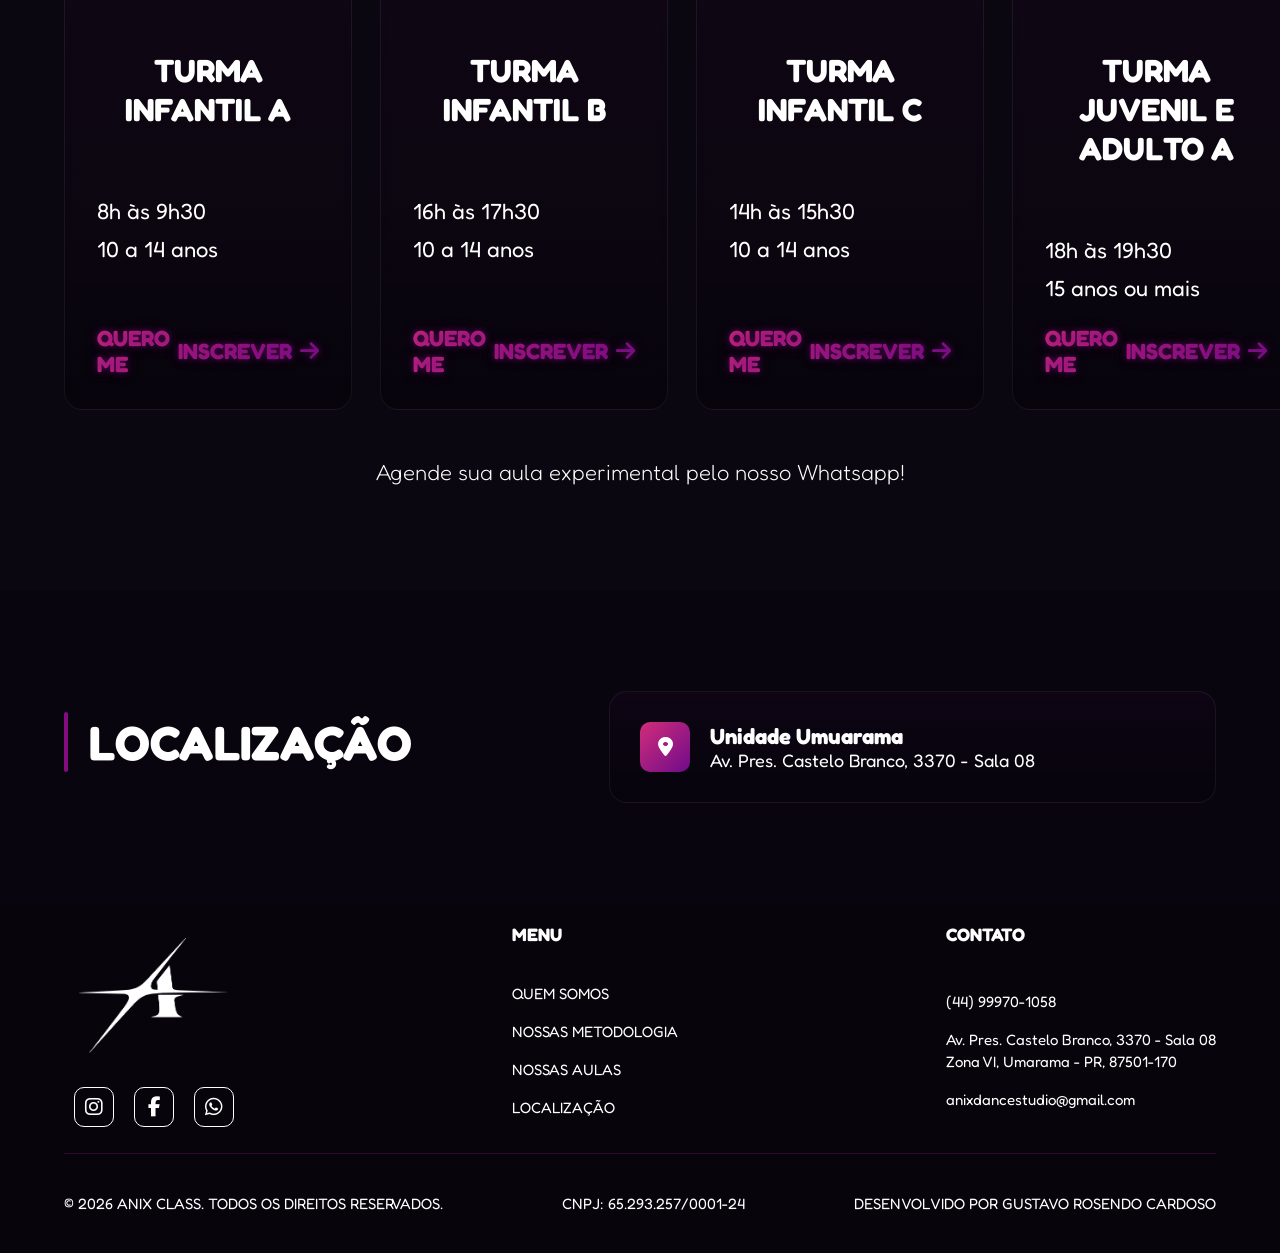
==== commit f22d0ac5: ":sparkles: Feat: Ajuste no telefone" ====
--- a/index.html
+++ b/index.html
@@ -301,7 +301,7 @@
 
                     <div class="location">
                         <h1>Unidade Umuarama</h1>
-                        <a href=""><p>Av. Pres. Castelo Branco, 3370 - Sala 08</p></a>
+                        <a href="https://share.google/Kw1byErxKmpvPdkfw" target="_blank"><p>Av. Pres. Castelo Branco, 3370 - Sala 08</p></a>
                     </div>
                 </div>
             </div>
@@ -351,7 +351,7 @@
                 <h1>CONTATO</h1>
 
                 <ul>
-                    <li><a href="http://api.whatsapp.com/send?phone=554499701058&text=Olá%2C+gostaria+de+mais+informações+sobre+as+aulas+de+k-pop+do+ANIX+CLASS.+💜" target="_blank">(44) 9970-1058</a></li>
+                    <li><a href="http://api.whatsapp.com/send?phone=554499701058&text=Olá%2C+gostaria+de+mais+informações+sobre+as+aulas+de+k-pop+do+ANIX+CLASS.+💜" target="_blank">(44) 99970-1058</a></li>
                     <li><a href="https://share.google/Kw1byErxKmpvPdkfw" target="_blank">Av. Pres. Castelo Branco, 3370 - Sala 08 <br> Zona VI, Umarama - PR, 87501-170</a></li> 
                     <li><a href="mailto:anixdancestudio@gmail.com" target="_blank">anixdancestudio@gmail.com</a></li> 
                 </ul>
--- a/css/styles.css
+++ b/css/styles.css
@@ -922,9 +922,20 @@
     font-size: var(--fs-md);
 }
 
+.our-location .right-content .location a{
+    text-decoration: none;
+    color: var(--white);
+    transition: 0.5s;
+}
+
 .our-location .right-content .location p{
     font-size: var(--fs-sm);
     color: var(--white);
+    transition: 0.5s;
+}
+
+.our-location .right-content .location p:hover{
+    color: var(--purple-300);
 }
 
 footer{
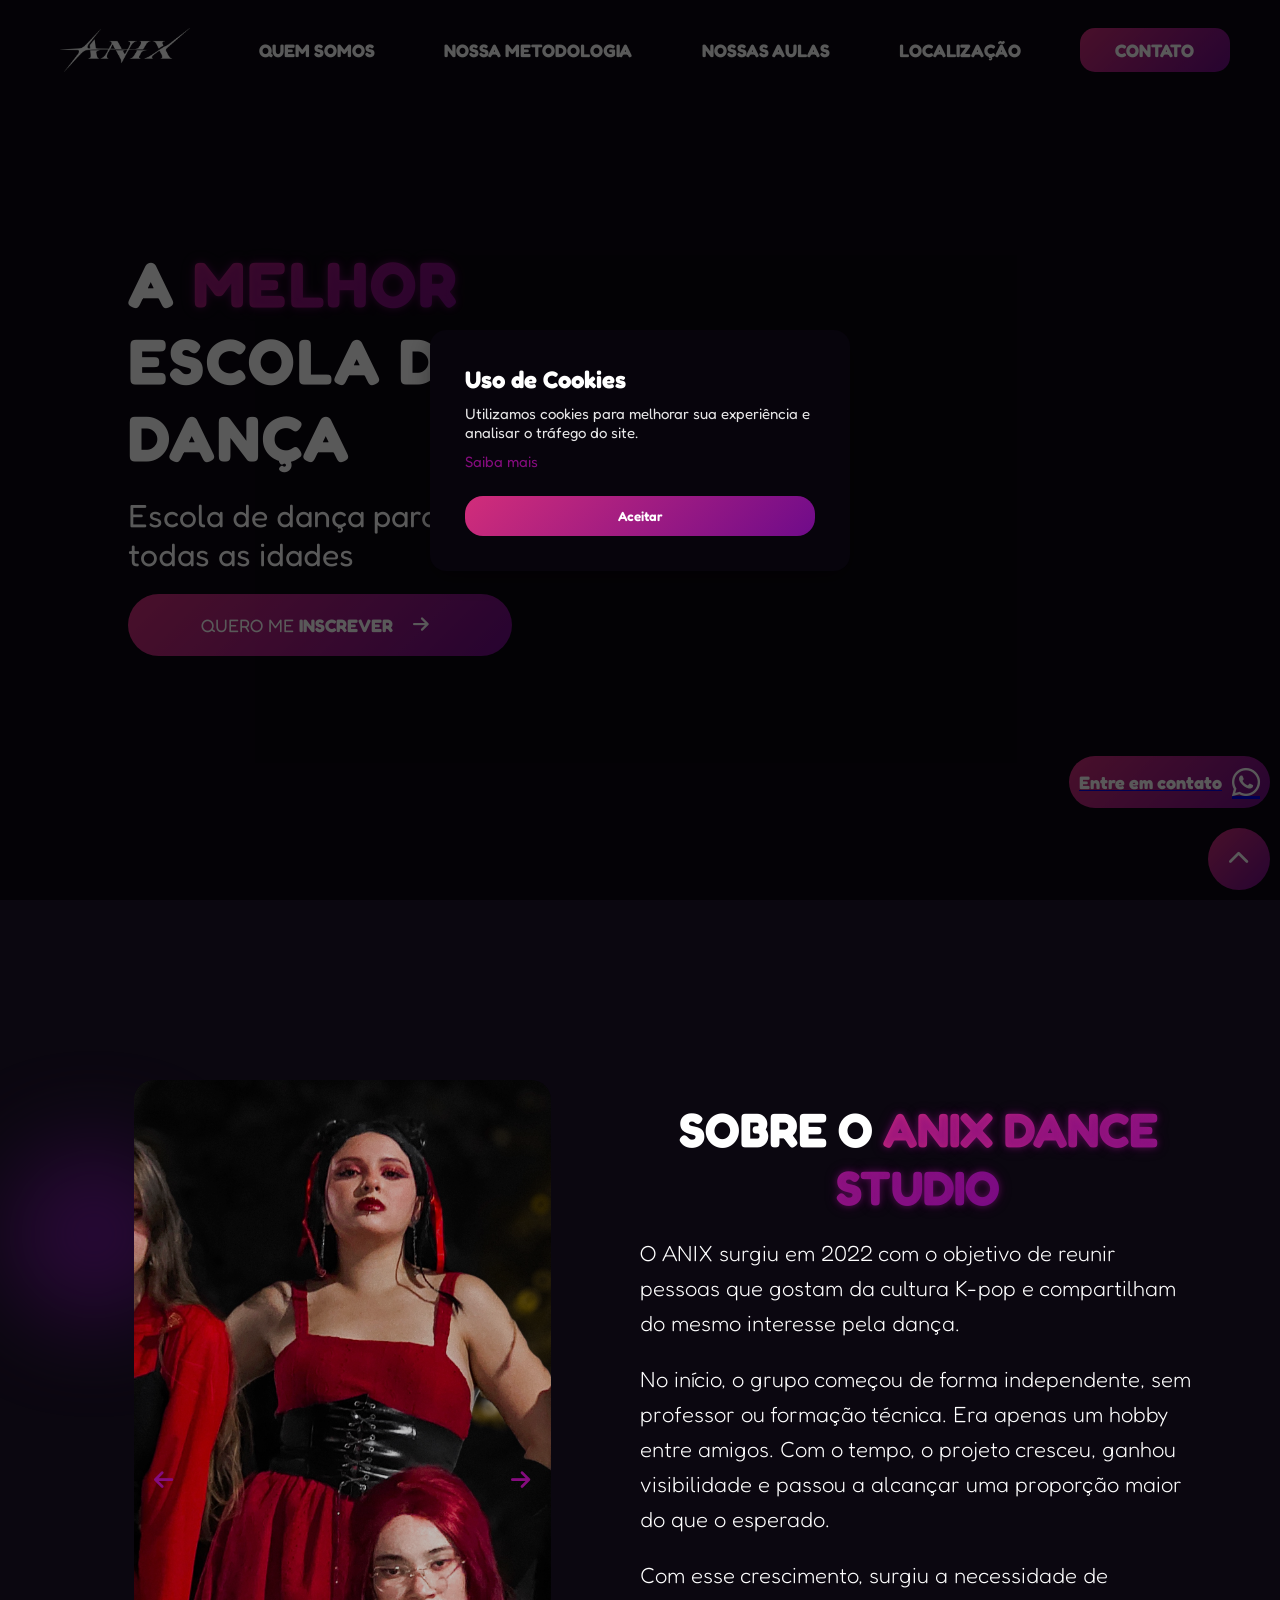
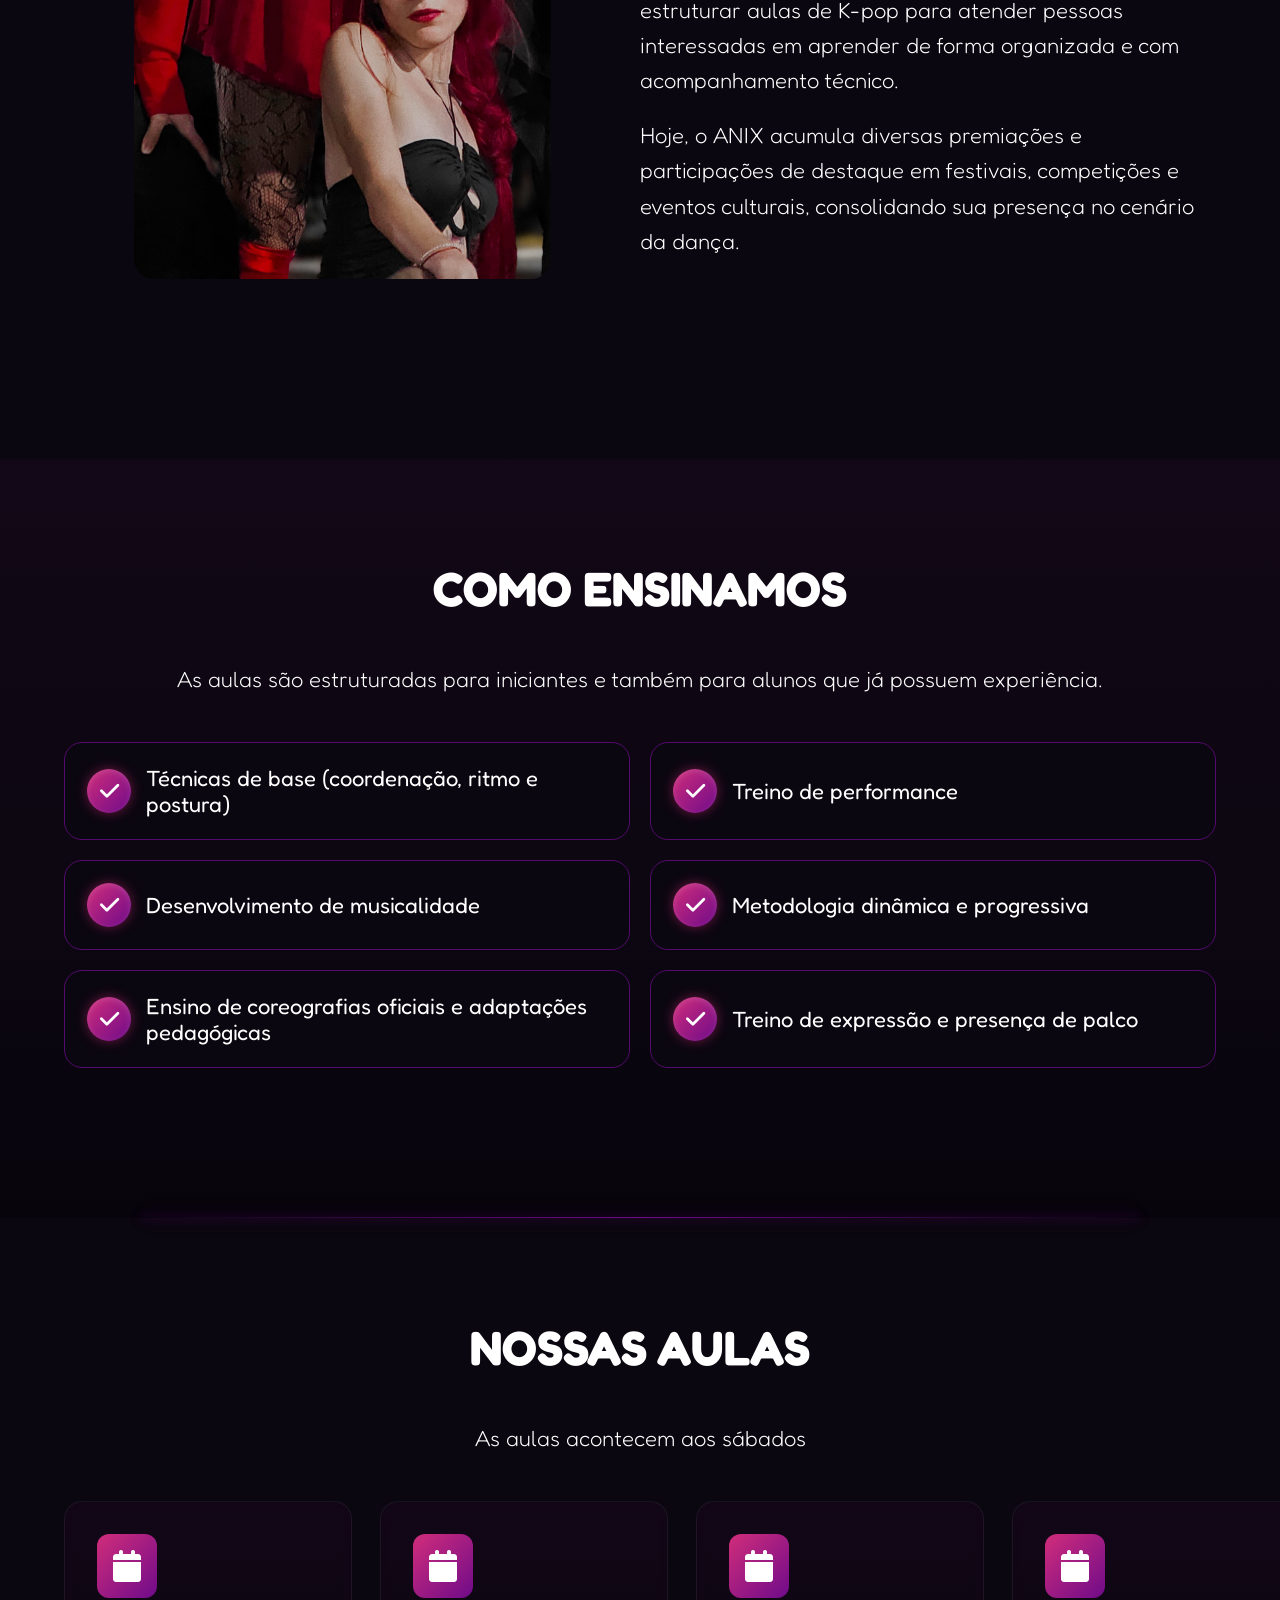
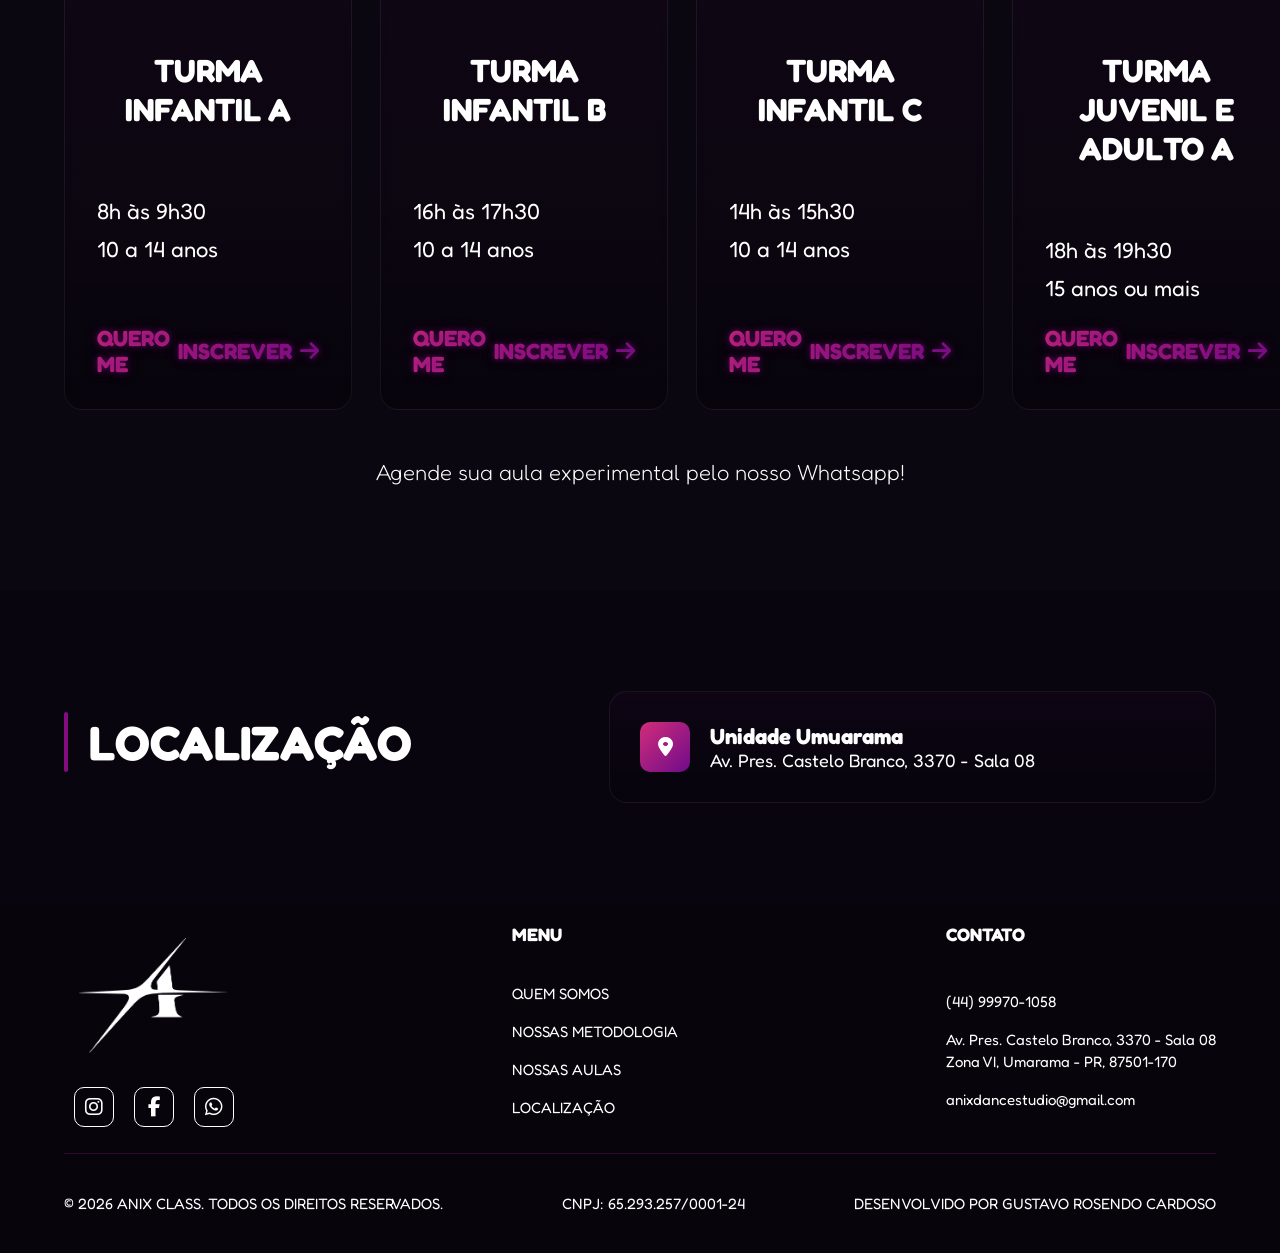
==== commit 05b8ddf4: ":sparkles: Feat: Ajustes desing" ====
--- a/index.html
+++ b/index.html
@@ -97,7 +97,12 @@
     </div>
 
     <div class="right-bottom-icons">
-        <a href="http://api.whatsapp.com/send?phone=554499701058&text=Olá%2C+gostaria+de+mais+informações+sobre+as+aulas+de+k-pop+do+ANIX+CLASS.+💜" target="_blank"><i class="fa-brands fa-whatsapp"></i></a>
+        <a href="http://api.whatsapp.com/send?phone=554499701058&text=Olá%2C+gostaria+de+mais+informações+sobre+as+aulas+de+k-pop+do+ANIX+CLASS.+💜" target="_blank">
+            <div class="circle">
+                <h1>Entre em contato</h1>
+                <i class="fa-brands fa-whatsapp"></i>
+            </div>
+        </a>
         
         <i class="fa-solid fa-chevron-up" id="scroll-top"></i>
     </div>
--- a/css/styles.css
+++ b/css/styles.css
@@ -164,6 +164,45 @@
     z-index: 11;
 }
 
+.right-bottom-icons a .circle{
+   text-decoration: none;
+   transition: 0.5s;
+}
+
+.right-bottom-icons a .circle:hover{
+    transform: scale(1.05);
+    box-shadow: var(--glow-purple);
+}
+
+.right-bottom-icons a .circle{
+   display: flex;
+   align-items: center;
+   justify-content: center;
+   flex-direction: row;
+   background: linear-gradient(
+        135deg,
+        var(--pink-500),
+        var(--purple-400)
+    );
+    border-radius: 50px;
+    cursor: pointer;
+    padding: 10px;
+}
+
+.right-bottom-icons a .circle h1{
+   color: var(--white);
+   font-size: var(--fs-sm);
+   margin-right: 10px;
+}
+
+.right-bottom-icons a .circle i{
+    padding: 0;
+    border-radius: 0;
+    background: none;
+    margin-top: 0 !important;
+    font-size: var(--fs-lg);
+}
+
 .right-bottom-icons i{
     padding: 20px;
     border-radius: 50px;
@@ -176,6 +215,7 @@
     cursor: pointer;
     transition: 0.5s;
     font-size: var(--fs-md);
+    align-self: flex-end;
 }
 
 .right-bottom-icons i:hover{
